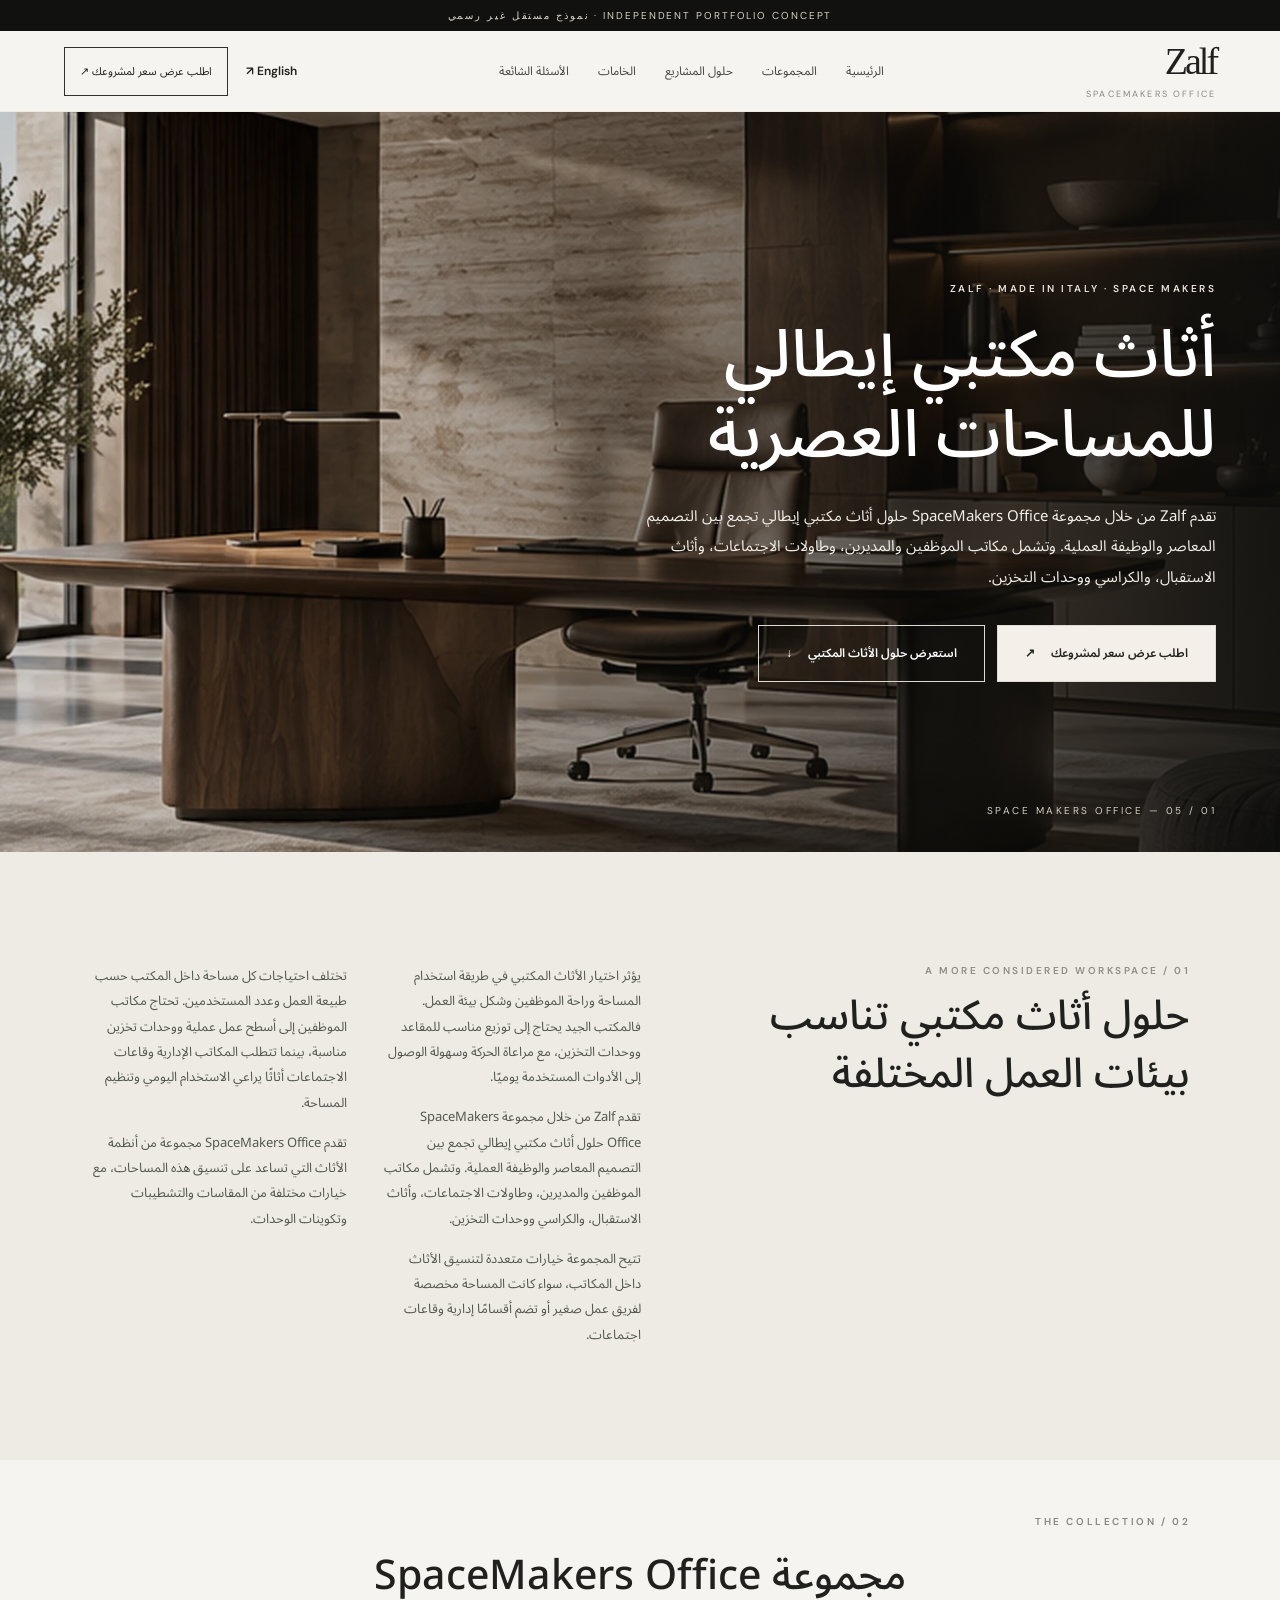
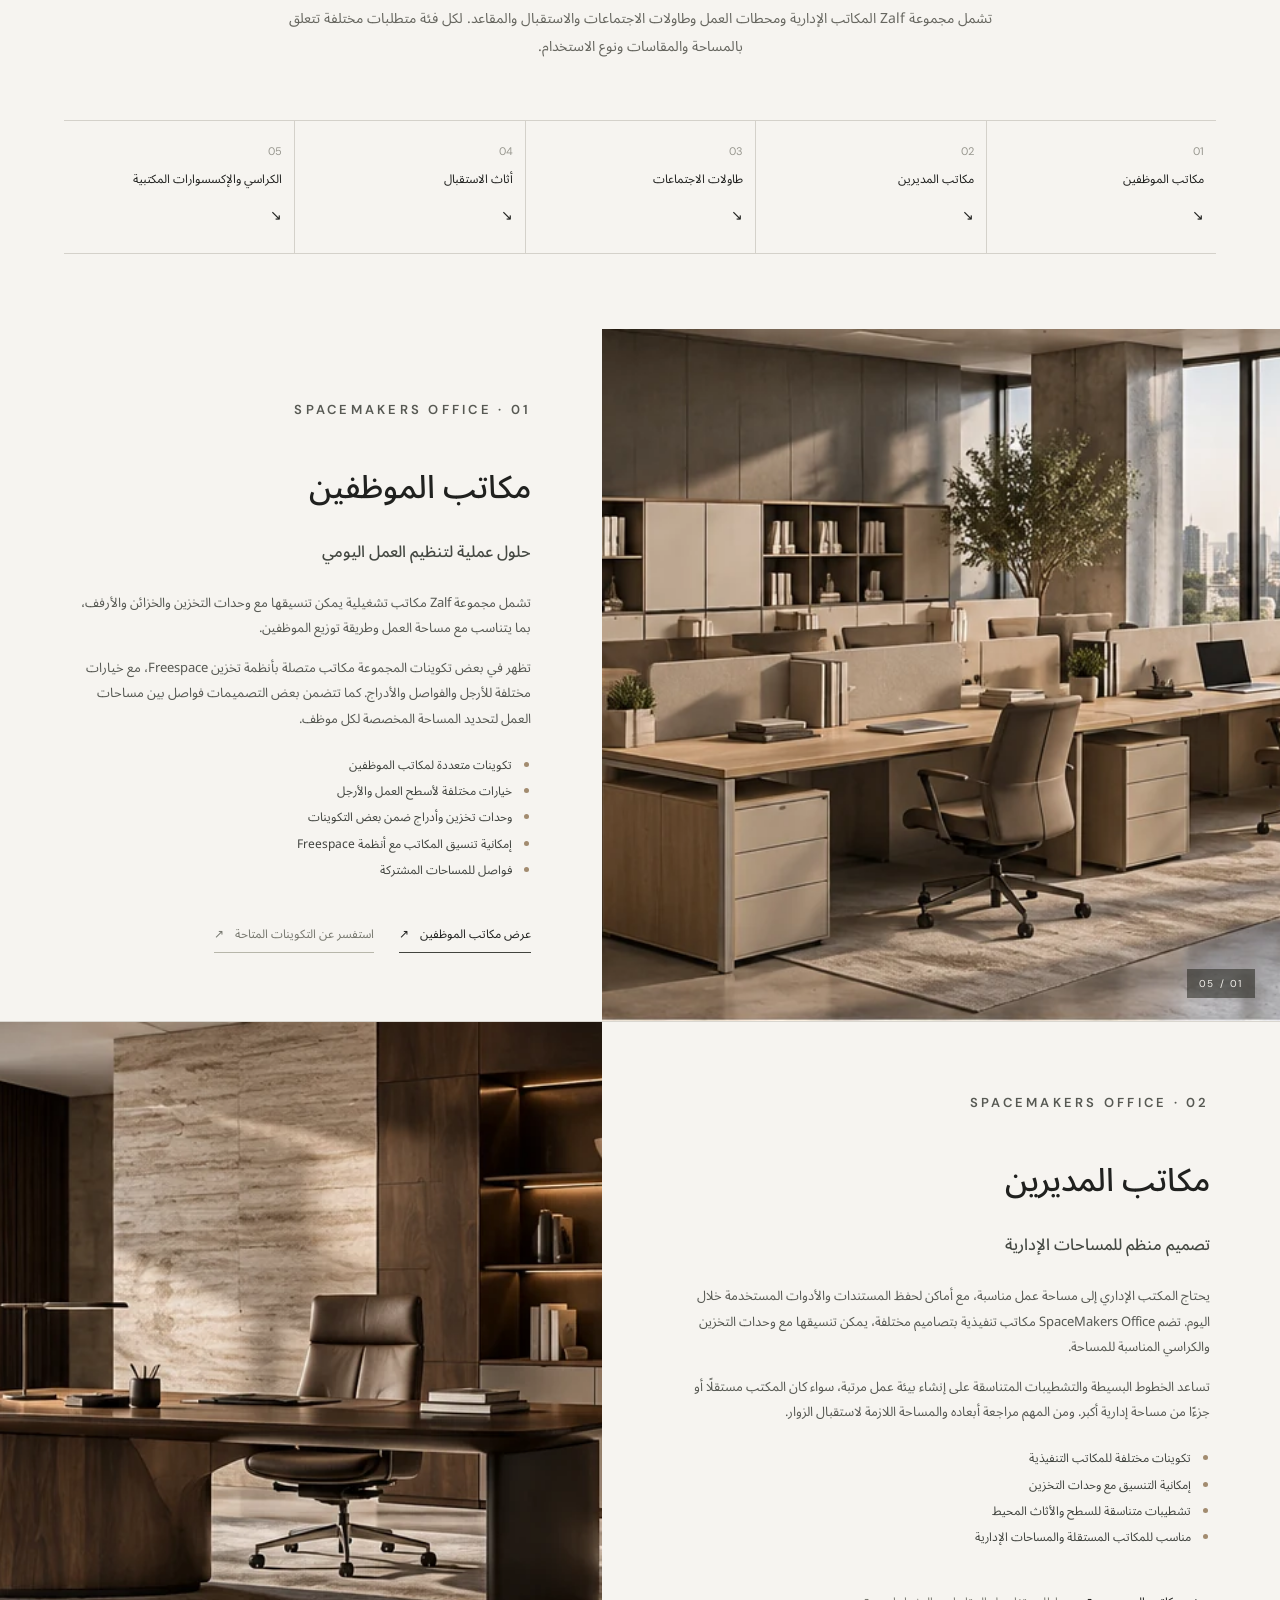
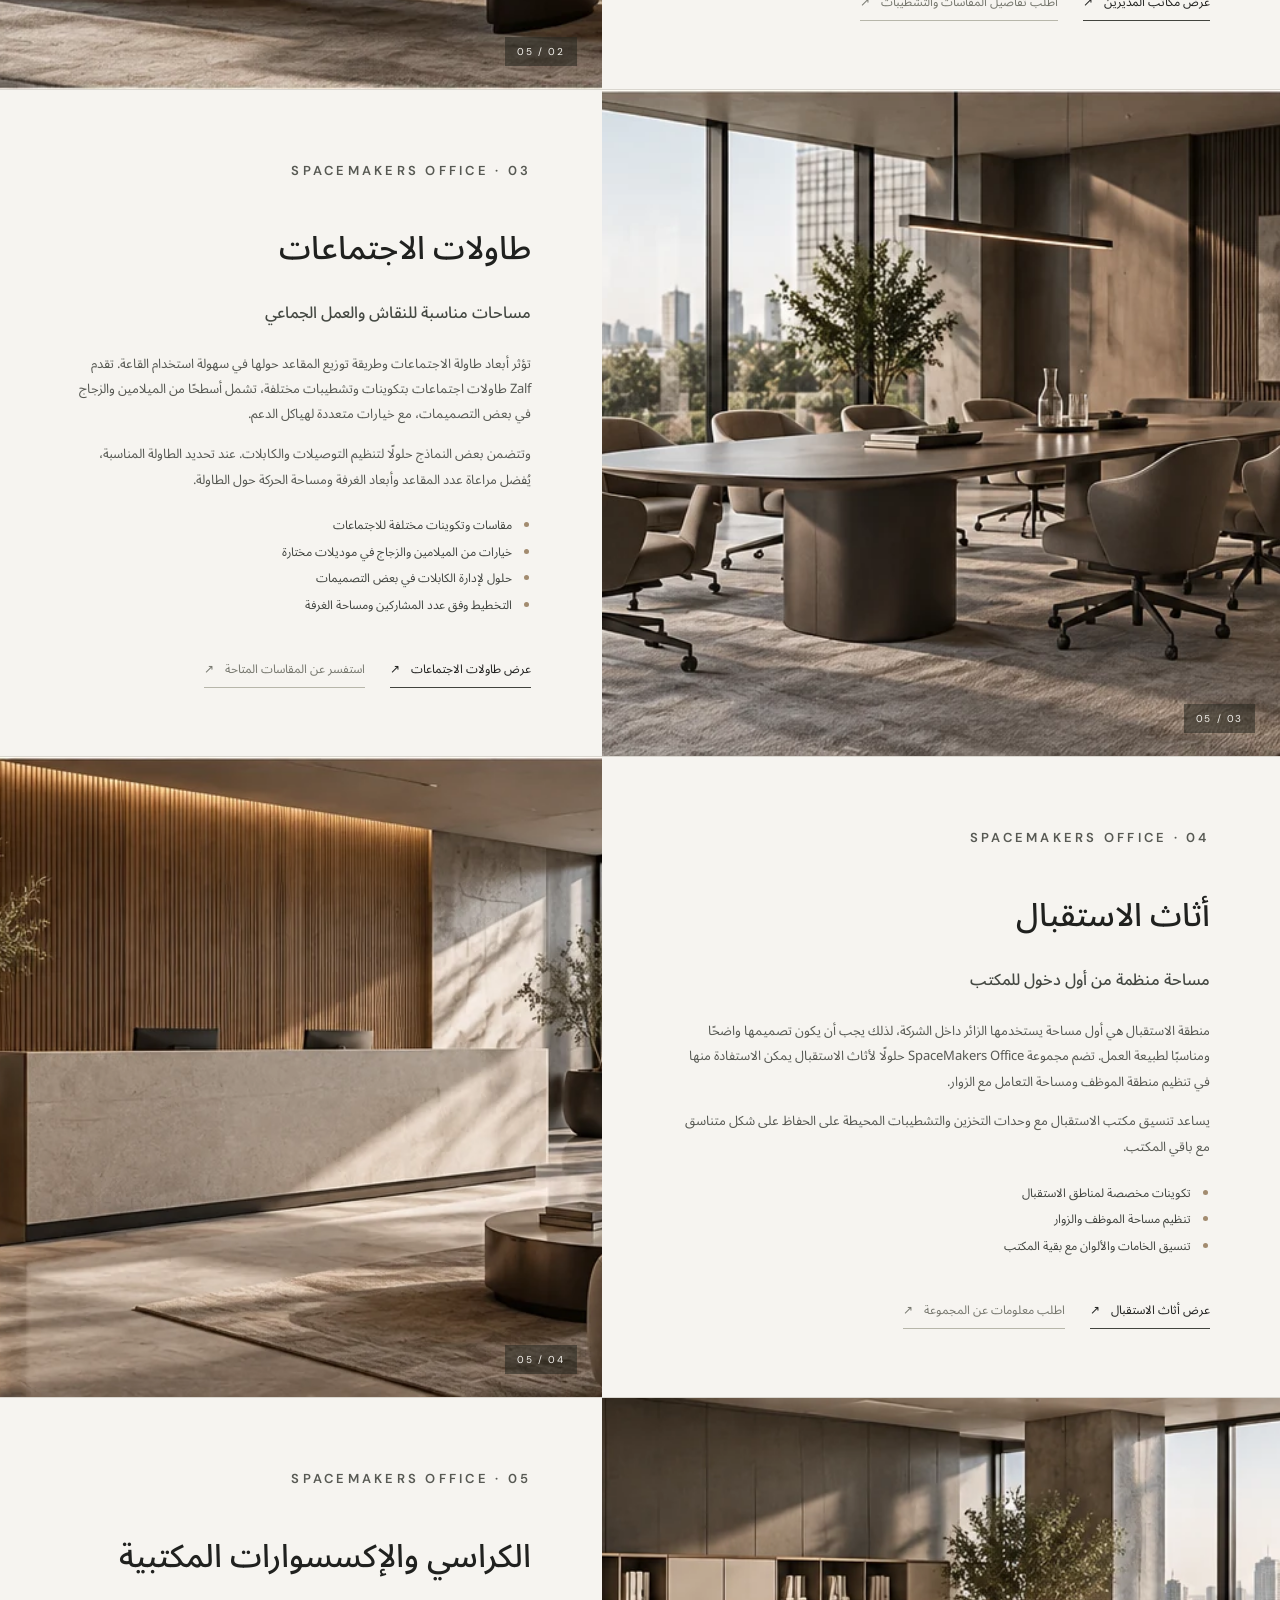
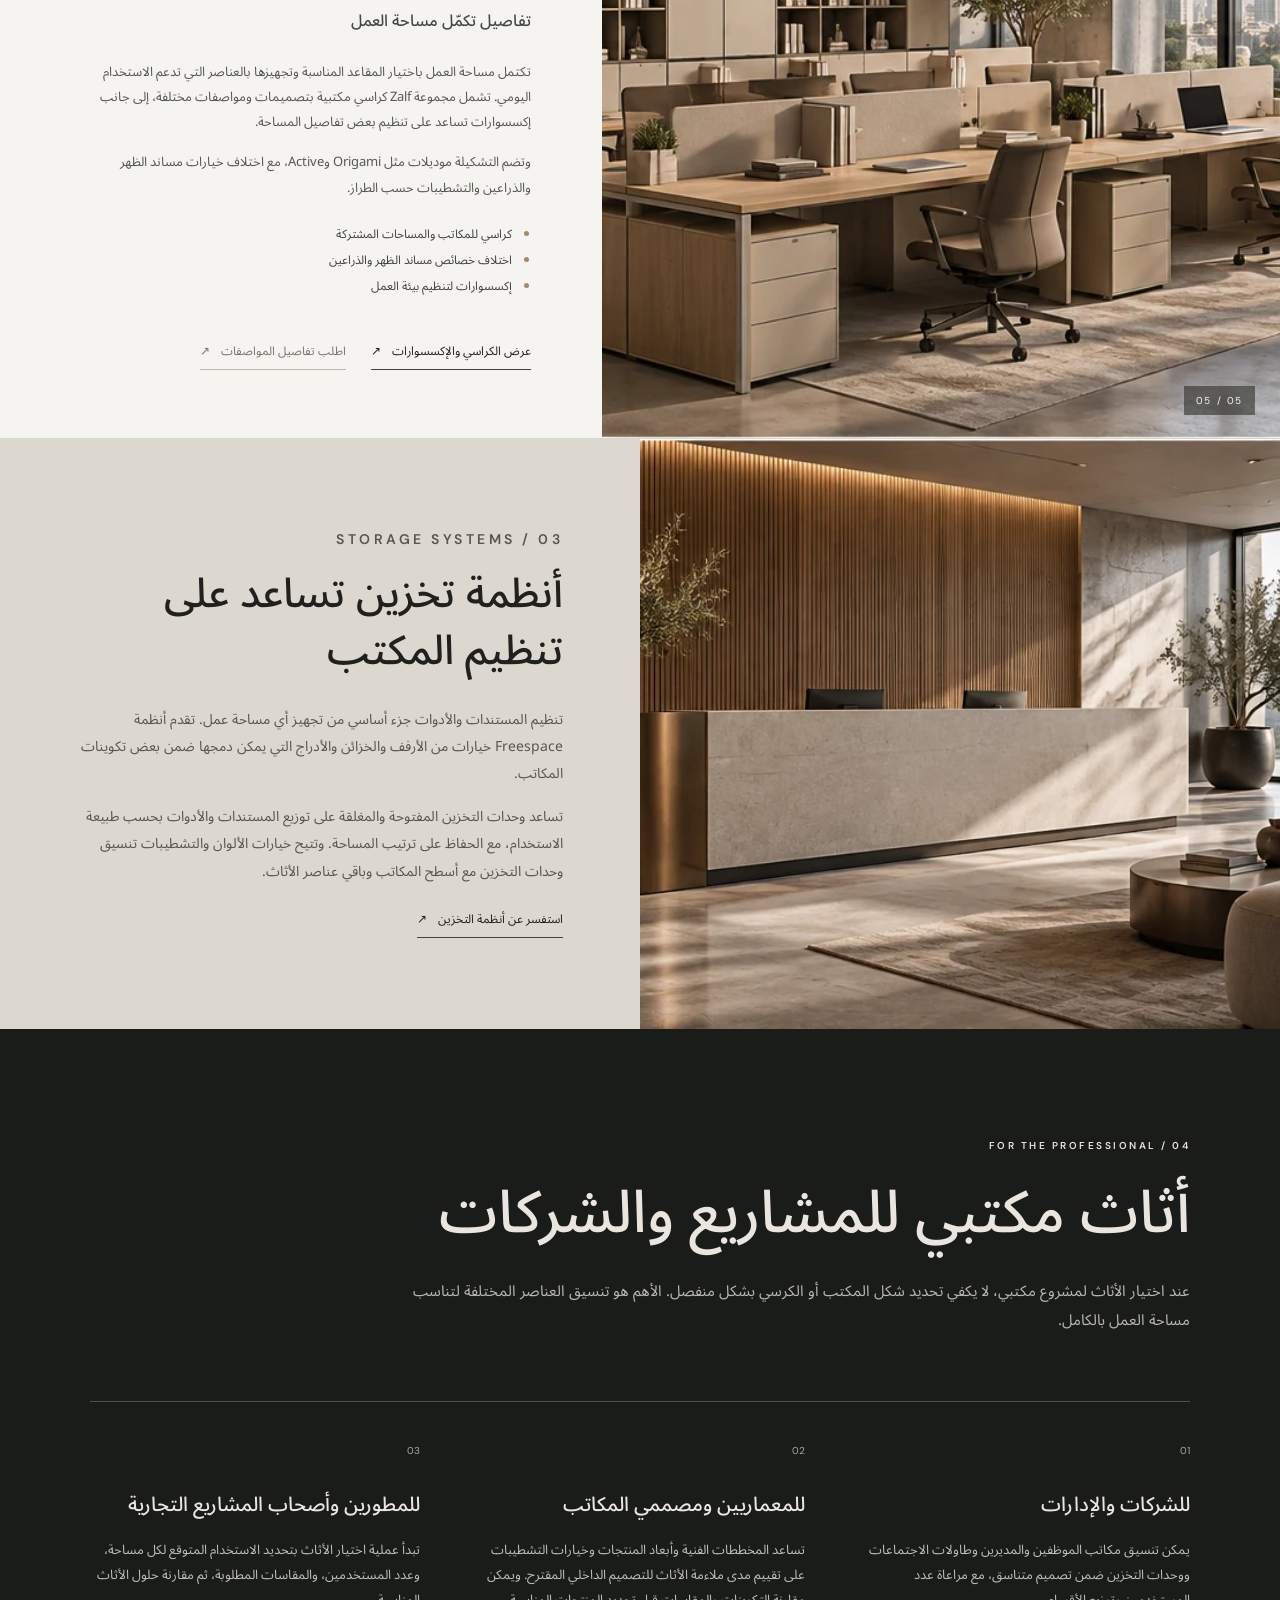
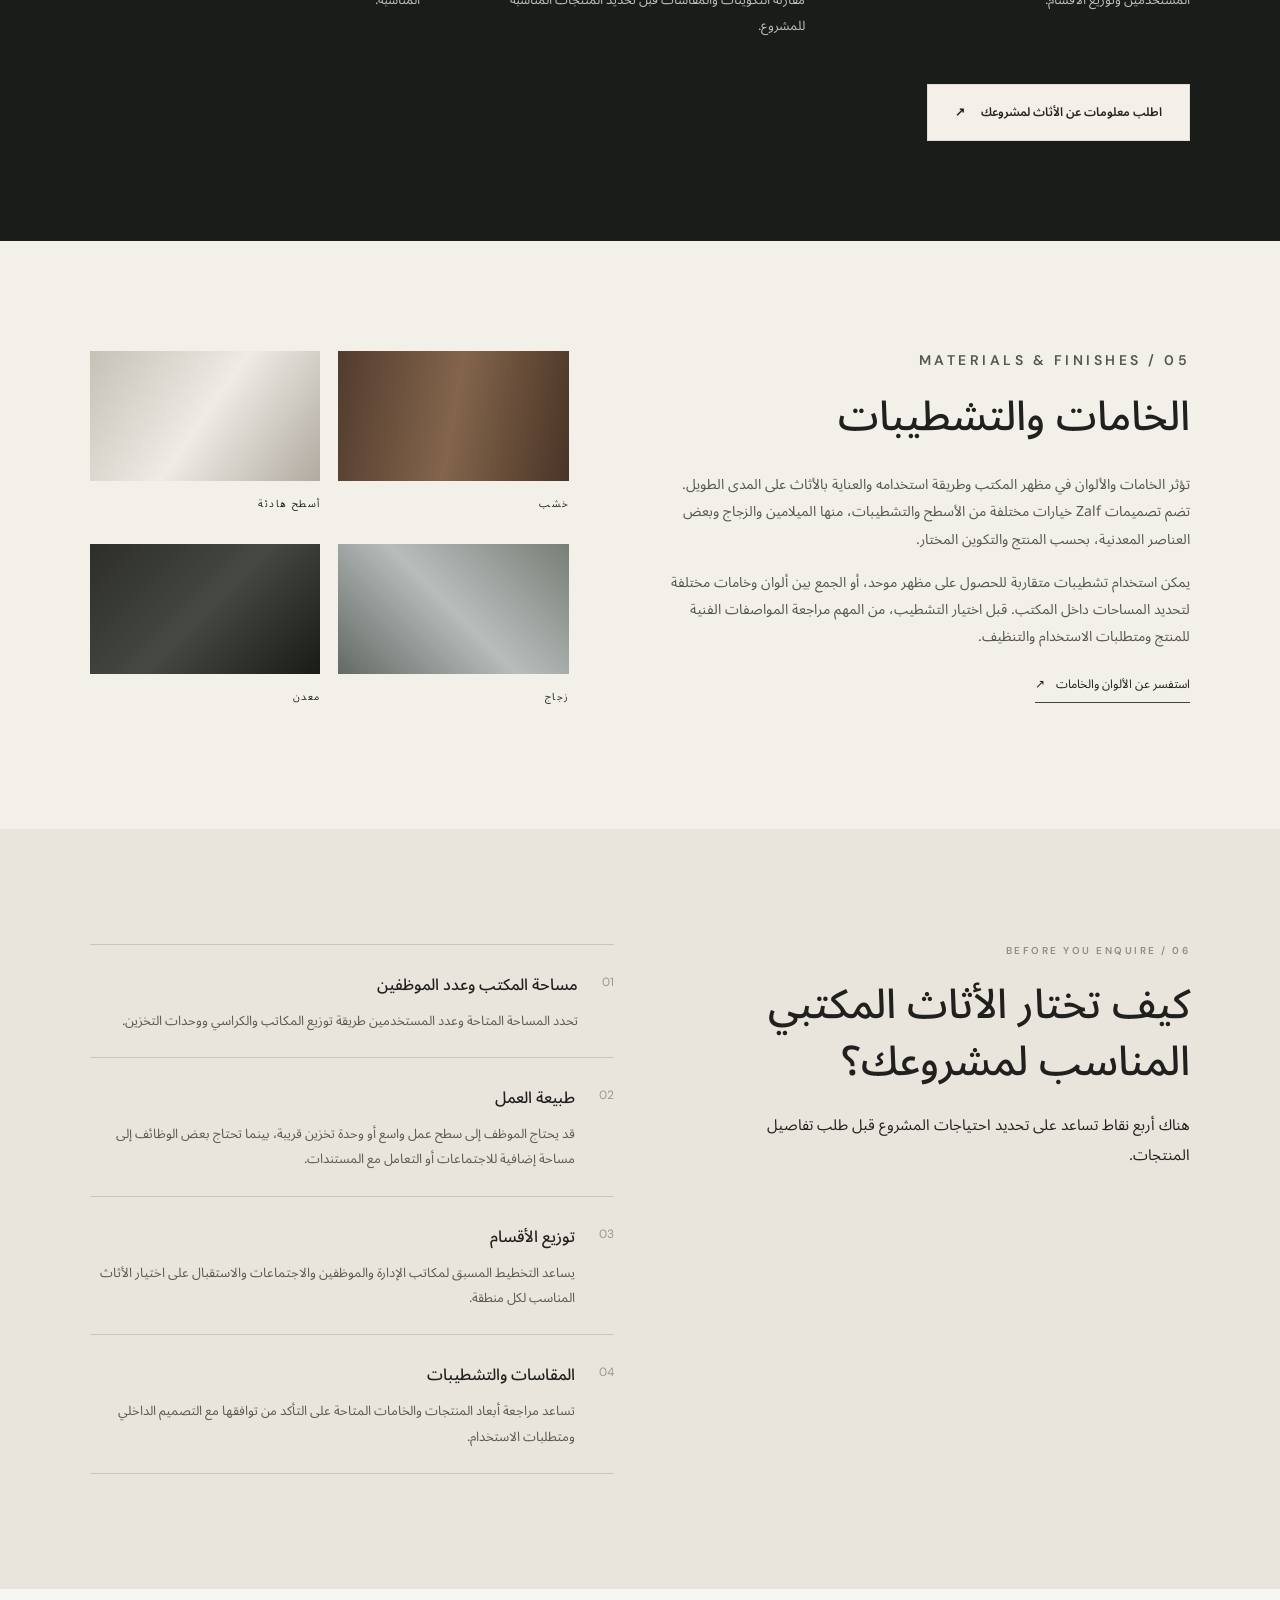
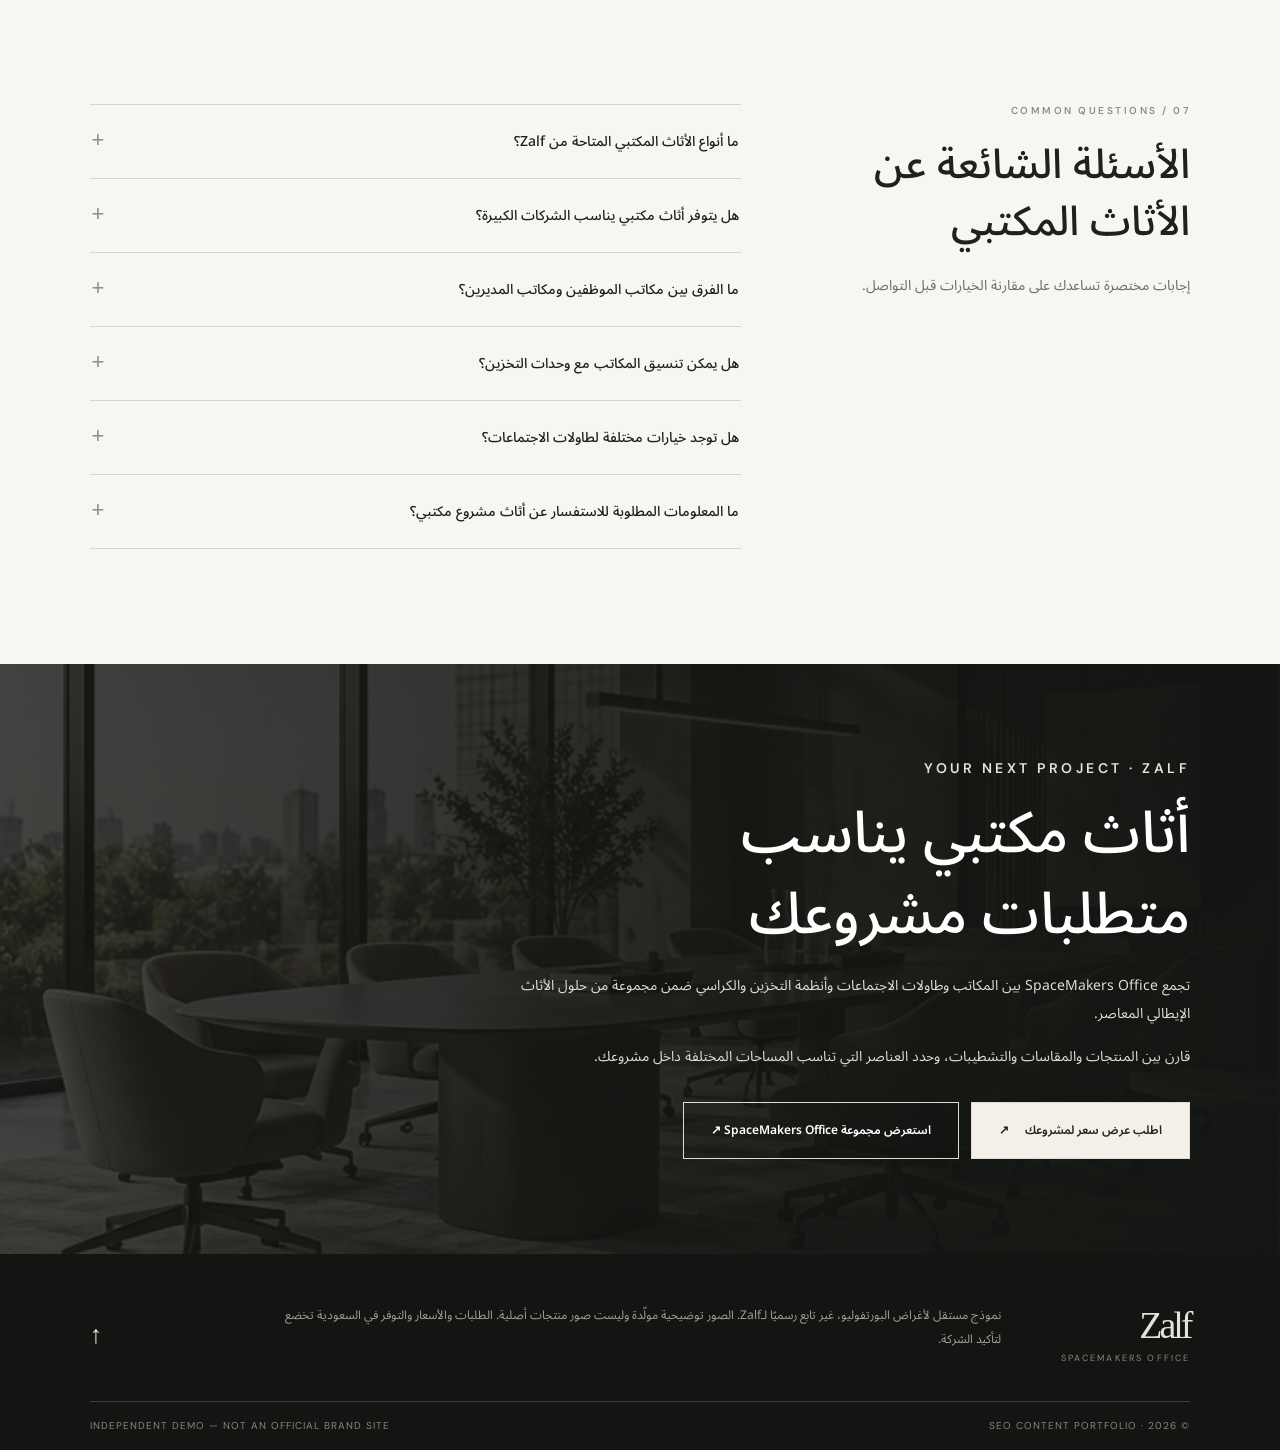
==== index.html @ aa11f7f2 "Add files via upload" ====
<!doctype html>
<html lang="ar" dir="rtl"><head><meta charset="utf-8"><meta name="viewport" content="width=device-width,initial-scale=1"/>
<title>أثاث مكتبي إيطالي بتصاميم عصرية | Zalf</title><meta name="description" content="أثاث مكتبي إيطالي من Zalf للمكاتب والشركات، يشمل مكاتب المديرين والموظفين وطاولات الاجتماعات وحلول الاستقبال. اطلب تفاصيل الأثاث لمشروعك."/><meta name="robots" content="noindex,follow"/>
<meta property="og:title" content="أثاث مكتبي إيطالي بتصاميم عصرية | Zalf"/><meta property="og:description" content="أثاث مكتبي إيطالي من Zalf للمكاتب والشركات، يشمل مكاتب المديرين والموظفين وطاولات الاجتماعات وحلول الاستقبال. اطلب تفاصيل الأثاث لمشروعك."/>
<link rel="alternate" hreflang="ar" href="index.html"/><link rel="alternate" hreflang="en" href="en/index.html"/>
<link rel="stylesheet" href="assets/site.css"/><link rel="preload" as="image" href="assets/hero.webp"/>
<meta name="theme-color" content="#141614"></head><body>
<div class="demo-note">INDEPENDENT PORTFOLIO CONCEPT · نموذج مستقل غير رسمي</div>
<header class="topnav" id="top"><a href="#top" class="wordmark" aria-label="Zalf portfolio demo">Zalf<span>SPACEMAKERS OFFICE</span></a><nav id="navlinks" aria-label="القائمة الرئيسية"><a href="#top">الرئيسية</a><a href="#collections">المجموعات</a><a href="#professionals">حلول المشاريع</a><a href="#materials">الخامات</a><a href="#faq">الأسئلة الشائعة</a></nav><div class="tools"><a href="en/" class="lang-toggle" aria-label="Switch to English">English <span>↗</span></a><a class="nav-quote" href="https://www.zalf.com/en/contacts" target="_blank" rel="noopener noreferrer">اطلب عرض سعر لمشروعك ↗</a><button type="button" class="menu-toggle" aria-label="فتح القائمة" aria-controls="navlinks" aria-expanded="false"><span></span><span></span></button></div></header>
<main><section class="hero"><div class="hero-photo"></div><div class="hero-gradient"></div><div class="hero-inner"><p class="eyebrow cream">ZALF · MADE IN ITALY · SPACE MAKERS</p><h1>أثاث مكتبي إيطالي للمساحات العصرية</h1><p class="hero-sub">تقدم Zalf من خلال مجموعة SpaceMakers Office حلول أثاث مكتبي إيطالي تجمع بين التصميم المعاصر والوظيفة العملية. وتشمل مكاتب الموظفين والمديرين، وطاولات الاجتماعات، وأثاث الاستقبال، والكراسي ووحدات التخزين.</p><div class="hero-cta"><a class="button light" href="https://www.zalf.com/en/contacts" target="_blank" rel="noopener noreferrer">اطلب عرض سعر لمشروعك <span aria-hidden="true">↗</span></a><a href="#collections" class="button ghost">استعرض حلول الأثاث المكتبي <span aria-hidden="true">↓</span></a></div></div><span class="hero-foot">01 / 05 — SPACE MAKERS OFFICE</span></section>
<section class="statement" id="solutions"><div class="statement-head"><p class="eyebrow">01 / A MORE CONSIDERED WORKSPACE</p><h2>حلول أثاث مكتبي تناسب بيئات العمل المختلفة</h2></div><div class="statement-body"><p>يؤثر اختيار الأثاث المكتبي في طريقة استخدام المساحة وراحة الموظفين وشكل بيئة العمل. فالمكتب الجيد يحتاج إلى توزيع مناسب للمقاعد ووحدات التخزين، مع مراعاة الحركة وسهولة الوصول إلى الأدوات المستخدمة يوميًا.</p><p>تقدم Zalf من خلال مجموعة SpaceMakers Office حلول أثاث مكتبي إيطالي تجمع بين التصميم المعاصر والوظيفة العملية. وتشمل مكاتب الموظفين والمديرين، وطاولات الاجتماعات، وأثاث الاستقبال، والكراسي ووحدات التخزين.</p><p>تتيح المجموعة خيارات متعددة لتنسيق الأثاث داخل المكاتب، سواء كانت المساحة مخصصة لفريق عمل صغير أو تضم أقسامًا إدارية وقاعات اجتماعات.</p><p>تختلف احتياجات كل مساحة داخل المكتب حسب طبيعة العمل وعدد المستخدمين. تحتاج مكاتب الموظفين إلى أسطح عمل عملية ووحدات تخزين مناسبة، بينما تتطلب المكاتب الإدارية وقاعات الاجتماعات أثاثًا يراعي الاستخدام اليومي وتنظيم المساحة.</p><p>تقدم SpaceMakers Office مجموعة من أنظمة الأثاث التي تساعد على تنسيق هذه المساحات، مع خيارات مختلفة من المقاسات والتشطيبات وتكوينات الوحدات.</p></div></section>
<section class="collections" id="collections"><div class="section-label">02 / THE COLLECTION</div><div class="section-heading"><h2>مجموعة SpaceMakers Office</h2><p>تشمل مجموعة Zalf المكاتب الإدارية ومحطات العمل وطاولات الاجتماعات والاستقبال والمقاعد. لكل فئة متطلبات مختلفة تتعلق بالمساحة والمقاسات ونوع الاستخدام.</p></div><div class="category-line"><a href="#item-1"><span class="cat-number">01</span><span>مكاتب الموظفين</span><span aria-hidden="true">↘</span></a><a href="#item-2"><span class="cat-number">02</span><span>مكاتب المديرين</span><span aria-hidden="true">↘</span></a><a href="#item-3"><span class="cat-number">03</span><span>طاولات الاجتماعات</span><span aria-hidden="true">↘</span></a><a href="#item-4"><span class="cat-number">04</span><span>أثاث الاستقبال</span><span aria-hidden="true">↘</span></a><a href="#item-5"><span class="cat-number">05</span><span>الكراسي والإكسسوارات المكتبية</span><span aria-hidden="true">↘</span></a></div><div class="products"><article class="product" id="item-1">
            <div class="product-photo"><img loading="eager" decoding="async" src="assets/workstations.webp" alt="تصوير توضيحي لمكاتب مكاتب الموظفين"/><span class="image-tag">01 / 05</span></div>
            <div class="product-copy"><p class="eyebrow">SPACEMAKERS OFFICE · 01</p><h3>مكاتب الموظفين</h3><h4>حلول عملية لتنظيم العمل اليومي</h4><p>تشمل مجموعة Zalf مكاتب تشغيلية يمكن تنسيقها مع وحدات التخزين والخزائن والأرفف، بما يتناسب مع مساحة العمل وطريقة توزيع الموظفين.</p><p>تظهر في بعض تكوينات المجموعة مكاتب متصلة بأنظمة تخزين Freespace، مع خيارات مختلفة للأرجل والفواصل والأدراج. كما تتضمن بعض التصميمات فواصل بين مساحات العمل لتحديد المساحة المخصصة لكل موظف.</p>
            <ul class="feature-list"><li>تكوينات متعددة لمكاتب الموظفين</li><li>خيارات مختلفة لأسطح العمل والأرجل</li><li>وحدات تخزين وأدراج ضمن بعض التكوينات</li><li>إمكانية تنسيق المكاتب مع أنظمة Freespace</li><li>فواصل للمساحات المشتركة</li></ul><div class="action-row"><a class="text-link" href="https://www.zalf.com/en/products/office-solution/operative-desk" target="_blank" rel="noopener noreferrer">عرض مكاتب الموظفين <span aria-hidden="true">↗</span></a><a class="text-link lighter" href="https://www.zalf.com/en/contacts" target="_blank" rel="noopener noreferrer">استفسر عن التكوينات المتاحة <span aria-hidden="true">↗</span></a></div></div>
            </article><article class="product" id="item-2">
            <div class="product-photo"><img loading="eager" decoding="async" src="assets/executive.webp" alt="تصوير توضيحي لمكاتب مكاتب المديرين"/><span class="image-tag">02 / 05</span></div>
            <div class="product-copy"><p class="eyebrow">SPACEMAKERS OFFICE · 02</p><h3>مكاتب المديرين</h3><h4>تصميم منظم للمساحات الإدارية</h4><p>يحتاج المكتب الإداري إلى مساحة عمل مناسبة، مع أماكن لحفظ المستندات والأدوات المستخدمة خلال اليوم. تضم SpaceMakers Office مكاتب تنفيذية بتصاميم مختلفة، يمكن تنسيقها مع وحدات التخزين والكراسي المناسبة للمساحة.</p><p>تساعد الخطوط البسيطة والتشطيبات المتناسقة على إنشاء بيئة عمل مرتبة، سواء كان المكتب مستقلًا أو جزءًا من مساحة إدارية أكبر. ومن المهم مراجعة أبعاده والمساحة اللازمة لاستقبال الزوار.</p>
            <ul class="feature-list"><li>تكوينات مختلفة للمكاتب التنفيذية</li><li>إمكانية التنسيق مع وحدات التخزين</li><li>تشطيبات متناسقة للسطح والأثاث المحيط</li><li>مناسب للمكاتب المستقلة والمساحات الإدارية</li></ul><div class="action-row"><a class="text-link" href="https://www.zalf.com/en/products/executive-table" target="_blank" rel="noopener noreferrer">عرض مكاتب المديرين <span aria-hidden="true">↗</span></a><a class="text-link lighter" href="https://www.zalf.com/en/contacts" target="_blank" rel="noopener noreferrer">اطلب تفاصيل المقاسات والتشطيبات <span aria-hidden="true">↗</span></a></div></div>
            </article><article class="product" id="item-3">
            <div class="product-photo"><img loading="eager" decoding="async" src="assets/meeting.webp" alt="تصوير توضيحي لمكاتب طاولات الاجتماعات"/><span class="image-tag">03 / 05</span></div>
            <div class="product-copy"><p class="eyebrow">SPACEMAKERS OFFICE · 03</p><h3>طاولات الاجتماعات</h3><h4>مساحات مناسبة للنقاش والعمل الجماعي</h4><p>تؤثر أبعاد طاولة الاجتماعات وطريقة توزيع المقاعد حولها في سهولة استخدام القاعة. تقدم Zalf طاولات اجتماعات بتكوينات وتشطيبات مختلفة، تشمل أسطحًا من الميلامين والزجاج في بعض التصميمات، مع خيارات متعددة لهياكل الدعم.</p><p>وتتضمن بعض النماذج حلولًا لتنظيم التوصيلات والكابلات. عند تحديد الطاولة المناسبة، يُفضل مراعاة عدد المقاعد وأبعاد الغرفة ومساحة الحركة حول الطاولة.</p>
            <ul class="feature-list"><li>مقاسات وتكوينات مختلفة للاجتماعات</li><li>خيارات من الميلامين والزجاج في موديلات مختارة</li><li>حلول لإدارة الكابلات في بعض التصميمات</li><li>التخطيط وفق عدد المشاركين ومساحة الغرفة</li></ul><div class="action-row"><a class="text-link" href="https://www.zalf.com/en/products/meeting-desk" target="_blank" rel="noopener noreferrer">عرض طاولات الاجتماعات <span aria-hidden="true">↗</span></a><a class="text-link lighter" href="https://www.zalf.com/en/contacts" target="_blank" rel="noopener noreferrer">استفسر عن المقاسات المتاحة <span aria-hidden="true">↗</span></a></div></div>
            </article><article class="product" id="item-4">
            <div class="product-photo"><img loading="eager" decoding="async" src="assets/reception.webp" alt="تصوير توضيحي لمكاتب أثاث الاستقبال"/><span class="image-tag">04 / 05</span></div>
            <div class="product-copy"><p class="eyebrow">SPACEMAKERS OFFICE · 04</p><h3>أثاث الاستقبال</h3><h4>مساحة منظمة من أول دخول للمكتب</h4><p>منطقة الاستقبال هي أول مساحة يستخدمها الزائر داخل الشركة، لذلك يجب أن يكون تصميمها واضحًا ومناسبًا لطبيعة العمل. تضم مجموعة SpaceMakers Office حلولًا لأثاث الاستقبال يمكن الاستفادة منها في تنظيم منطقة الموظف ومساحة التعامل مع الزوار.</p><p>يساعد تنسيق مكتب الاستقبال مع وحدات التخزين والتشطيبات المحيطة على الحفاظ على شكل متناسق مع باقي المكتب.</p>
            <ul class="feature-list"><li>تكوينات مخصصة لمناطق الاستقبال</li><li>تنظيم مساحة الموظف والزوار</li><li>تنسيق الخامات والألوان مع بقية المكتب</li></ul><div class="action-row"><a class="text-link" href="https://www.zalf.com/en/products/reception-office" target="_blank" rel="noopener noreferrer">عرض أثاث الاستقبال <span aria-hidden="true">↗</span></a><a class="text-link lighter" href="https://www.zalf.com/en/contacts" target="_blank" rel="noopener noreferrer">اطلب معلومات عن المجموعة <span aria-hidden="true">↗</span></a></div></div>
            </article><article class="product" id="item-5">
            <div class="product-photo"><img loading="eager" decoding="async" src="assets/workstations.webp" alt="تصوير توضيحي لمكاتب الكراسي والإكسسوارات المكتبية"/><span class="image-tag">05 / 05</span></div>
            <div class="product-copy"><p class="eyebrow">SPACEMAKERS OFFICE · 05</p><h3>الكراسي والإكسسوارات المكتبية</h3><h4>تفاصيل تكمّل مساحة العمل</h4><p>تكتمل مساحة العمل باختيار المقاعد المناسبة وتجهيزها بالعناصر التي تدعم الاستخدام اليومي. تشمل مجموعة Zalf كراسي مكتبية بتصميمات ومواصفات مختلفة، إلى جانب إكسسوارات تساعد على تنظيم بعض تفاصيل المساحة.</p><p>وتضم التشكيلة موديلات مثل Origami وActive، مع اختلاف خيارات مساند الظهر والذراعين والتشطيبات حسب الطراز.</p>
            <ul class="feature-list"><li>كراسي للمكاتب والمساحات المشتركة</li><li>اختلاف خصائص مساند الظهر والذراعين</li><li>إكسسوارات لتنظيم بيئة العمل</li></ul><div class="action-row"><a class="text-link" href="https://www.zalf.com/en/types/office-solution" target="_blank" rel="noopener noreferrer">عرض الكراسي والإكسسوارات <span aria-hidden="true">↗</span></a><a class="text-link lighter" href="https://www.zalf.com/en/contacts" target="_blank" rel="noopener noreferrer">اطلب تفاصيل المواصفات <span aria-hidden="true">↗</span></a></div></div>
            </article></div></section>
<section class="storage"><div class="storage-image"><img loading="eager" src="assets/reception.webp" alt="وحدات تخزين مكتبية بتصميم عصري - صورة توضيحية"/></div><div class="storage-copy"><p class="eyebrow">03 / STORAGE SYSTEMS</p><h2>أنظمة تخزين تساعد على تنظيم المكتب</h2><p>تنظيم المستندات والأدوات جزء أساسي من تجهيز أي مساحة عمل. تقدم أنظمة Freespace خيارات من الأرفف والخزائن والأدراج التي يمكن دمجها ضمن بعض تكوينات المكاتب.</p><p>تساعد وحدات التخزين المفتوحة والمغلقة على توزيع المستندات والأدوات بحسب طبيعة الاستخدام، مع الحفاظ على ترتيب المساحة. وتتيح خيارات الألوان والتشطيبات تنسيق وحدات التخزين مع أسطح المكاتب وباقي عناصر الأثاث.</p><a class="text-link" href="https://www.zalf.com/en/contacts" target="_blank" rel="noopener noreferrer">استفسر عن أنظمة التخزين <span aria-hidden="true">↗</span></a></div></section>
<section class="professionals" id="professionals"><div class="professionals-top"><p class="eyebrow cream">04 / FOR THE PROFESSIONAL</p><h2>أثاث مكتبي للمشاريع والشركات</h2><p>عند اختيار الأثاث لمشروع مكتبي، لا يكفي تحديد شكل المكتب أو الكرسي بشكل منفصل. الأهم هو تنسيق العناصر المختلفة لتناسب مساحة العمل بالكامل.</p></div><div class="pro-columns"><div class="pro-line"><span>01</span><h3>للشركات والإدارات</h3><p>يمكن تنسيق مكاتب الموظفين والمديرين وطاولات الاجتماعات ووحدات التخزين ضمن تصميم متناسق، مع مراعاة عدد المستخدمين وتوزيع الأقسام.</p></div><div class="pro-line"><span>02</span><h3>للمعماريين ومصممي المكاتب</h3><p>تساعد المخططات الفنية وأبعاد المنتجات وخيارات التشطيبات على تقييم مدى ملاءمة الأثاث للتصميم الداخلي المقترح. ويمكن مقارنة التكوينات والمقاسات قبل تحديد المنتجات المناسبة للمشروع.</p></div><div class="pro-line"><span>03</span><h3>للمطورين وأصحاب المشاريع التجارية</h3><p>تبدأ عملية اختيار الأثاث بتحديد الاستخدام المتوقع لكل مساحة، وعدد المستخدمين، والمقاسات المطلوبة، ثم مقارنة حلول الأثاث المناسبة.</p></div></div><div class="pro-action"><a class="button light" href="https://www.zalf.com/en/contacts" target="_blank" rel="noopener noreferrer">اطلب معلومات عن الأثاث لمشروعك <span aria-hidden="true">↗</span></a></div></section>
<section class="materials" id="materials"><div class="material-copy"><p class="eyebrow">05 / MATERIALS & FINISHES</p><h2>الخامات والتشطيبات</h2><p>تؤثر الخامات والألوان في مظهر المكتب وطريقة استخدامه والعناية بالأثاث على المدى الطويل. تضم تصميمات Zalf خيارات مختلفة من الأسطح والتشطيبات، منها الميلامين والزجاج وبعض العناصر المعدنية، بحسب المنتج والتكوين المختار.</p><p>يمكن استخدام تشطيبات متقاربة للحصول على مظهر موحد، أو الجمع بين ألوان وخامات مختلفة لتحديد المساحات داخل المكتب. قبل اختيار التشطيب، من المهم مراجعة المواصفات الفنية للمنتج ومتطلبات الاستخدام والتنظيف.</p><a class="text-link" href="https://www.zalf.com/en/contacts" target="_blank" rel="noopener noreferrer">استفسر عن الألوان والخامات <span aria-hidden="true">↗</span></a></div><div class="material-art"><div><span class="swatch walnut"></span><small>خشب</small></div><div><span class="swatch stone"></span><small>أسطح هادئة</small></div><div><span class="swatch glass"></span><small>زجاج</small></div><div><span class="swatch dark"></span><small>معدن</small></div></div></section>
<section class="planning" id="planning"><div class="planning-title"><p class="eyebrow">06 / BEFORE YOU ENQUIRE</p><h2>كيف تختار الأثاث المكتبي المناسب لمشروعك؟</h2><p>هناك أربع نقاط تساعد على تحديد احتياجات المشروع قبل طلب تفاصيل المنتجات.</p></div><div class="planning-list"><div class="guide-line"><span>01</span><div><h3>مساحة المكتب وعدد الموظفين</h3><p>تحدد المساحة المتاحة وعدد المستخدمين طريقة توزيع المكاتب والكراسي ووحدات التخزين.</p></div></div><div class="guide-line"><span>02</span><div><h3>طبيعة العمل</h3><p>قد يحتاج الموظف إلى سطح عمل واسع أو وحدة تخزين قريبة، بينما تحتاج بعض الوظائف إلى مساحة إضافية للاجتماعات أو التعامل مع المستندات.</p></div></div><div class="guide-line"><span>03</span><div><h3>توزيع الأقسام</h3><p>يساعد التخطيط المسبق لمكاتب الإدارة والموظفين والاجتماعات والاستقبال على اختيار الأثاث المناسب لكل منطقة.</p></div></div><div class="guide-line"><span>04</span><div><h3>المقاسات والتشطيبات</h3><p>تساعد مراجعة أبعاد المنتجات والخامات المتاحة على التأكد من توافقها مع التصميم الداخلي ومتطلبات الاستخدام.</p></div></div></div></section>
<section class="faq" id="faq"><div class="faq-left"><p class="eyebrow">07 / COMMON QUESTIONS</p><h2>الأسئلة الشائعة عن الأثاث المكتبي</h2><p>إجابات مختصرة تساعدك على مقارنة الخيارات قبل التواصل.</p></div><div class="faq-right"><details><summary>ما أنواع الأثاث المكتبي المتاحة من Zalf؟<span class="plus" aria-hidden="true">+</span></summary><p>تشمل مجموعة SpaceMakers Office مكاتب الموظفين والمديرين، وطاولات الاجتماعات، وأثاث الاستقبال، والكراسي والإكسسوارات.</p></details><details><summary>هل يتوفر أثاث مكتبي يناسب الشركات الكبيرة؟<span class="plus" aria-hidden="true">+</span></summary><p>تضم المجموعة تكوينات متنوعة يمكن دراستها وفق مساحة المشروع وعدد المستخدمين. ويعتمد الاختيار على المقاسات والتوزيع المطلوب لكل منطقة.</p></details><details><summary>ما الفرق بين مكاتب الموظفين ومكاتب المديرين؟<span class="plus" aria-hidden="true">+</span></summary><p>تُصمم مكاتب الموظفين عادةً لتناسب العمل اليومي وتوزيع عدة محطات عمل، بينما تختلف مكاتب المديرين في التكوين والأبعاد ووحدات التخزين وطريقة استقبال الزوار.</p></details><details><summary>هل يمكن تنسيق المكاتب مع وحدات التخزين؟<span class="plus" aria-hidden="true">+</span></summary><p>نعم، تظهر في بعض تصميمات Zalf مكاتب مدمجة مع أنظمة التخزين مثل Freespace، مع اختلاف التكوينات المتاحة بحسب المنتج.</p></details><details><summary>هل توجد خيارات مختلفة لطاولات الاجتماعات؟<span class="plus" aria-hidden="true">+</span></summary><p>تقدم Zalf طاولات اجتماعات بتصاميم وتشطيبات مختلفة. وتُحدد ملاءمة الطاولة بحسب أبعاد الغرفة وعدد المقاعد المطلوبة.</p></details><details><summary>ما المعلومات المطلوبة للاستفسار عن أثاث مشروع مكتبي؟<span class="plus" aria-hidden="true">+</span></summary><p>من المفيد تحديد نوع المشروع ومساحة المكتب وعدد المستخدمين والمنتجات المطلوبة، إلى جانب أي مخططات أو متطلبات خاصة بالتشطيبات.</p></details></div></section>
<section class="last-call"><div class="last-shade"></div><div class="last-inner"><p class="eyebrow cream">YOUR NEXT PROJECT · ZALF</p><h2>أثاث مكتبي يناسب متطلبات مشروعك</h2><p>تجمع SpaceMakers Office بين المكاتب وطاولات الاجتماعات وأنظمة التخزين والكراسي ضمن مجموعة من حلول الأثاث الإيطالي المعاصر.</p><p>قارن بين المنتجات والمقاسات والتشطيبات، وحدد العناصر التي تناسب المساحات المختلفة داخل مشروعك.</p><div class="hero-cta"><a class="button light" href="https://www.zalf.com/en/contacts" target="_blank" rel="noopener noreferrer">اطلب عرض سعر لمشروعك <span aria-hidden="true">↗</span></a><a class="button ghost" href="https://www.zalf.com/en/types/office-solution" target="_blank" rel="noopener noreferrer">استعرض مجموعة SpaceMakers Office ↗</a></div></div></section></main>
<footer><div class="footer-row"><a href="#top" class="wordmark">Zalf<span>SPACEMAKERS OFFICE</span></a><p>نموذج مستقل لأغراض البورتفوليو، غير تابع رسميًا لـZalf. الصور توضيحية مولّدة وليست صور منتجات أصلية. الطلبات والأسعار والتوفر في السعودية تخضع لتأكيد الشركة.</p><a href="#top" class="back-top" aria-label="العودة للأعلى">↑</a></div><div class="footer-bottom"><span>© 2026 · SEO CONTENT PORTFOLIO</span><span>INDEPENDENT DEMO — NOT AN OFFICIAL BRAND SITE</span></div></footer>
<script src="assets/site.js" defer></script></body></html>
---- assets/site.css ----
@import url('https://fonts.googleapis.com/css2?family=DM+Sans:wght@400;500;600;700&family=Manrope:wght@400;500;600;700&family=Noto+Sans+Arabic:wght@400;500;600;700&display=swap');
:root{--black:#171917;--cream:#e7e1d6;--line:#d4d1ca;--paper:#f6f4f0;--ink:#20211f;--soft:#666660}*{box-sizing:border-box}html{scroll-behavior:smooth}body{margin:0;background:var(--paper);color:var(--ink);font-family:'DM Sans',Arial,sans-serif}body[dir=rtl],html[lang=ar] body{font-family:'Noto Sans Arabic',Tahoma,sans-serif}a{color:inherit;text-decoration:none}button{font-family:inherit}img{display:block;width:100%;height:100%;object-fit:cover}p{line-height:1.95;margin:0 0 1.12em}h1,h2,h3,h4{margin:0}h1,h2{letter-spacing:-.032em}html[lang=ar] h1,html[lang=ar] h2{letter-spacing:0}.demo-note{background:#11120f;color:#d8d1c7;text-align:center;font:10px 'DM Sans',sans-serif;letter-spacing:.19em;padding:9px 12px}.topnav{height:81px;display:flex;justify-content:space-between;align-items:center;gap:32px;padding:0 5%;background:var(--paper);position:relative;z-index:20;border-bottom:1px solid #ece8e0}.wordmark{font:500 38px Georgia,serif;letter-spacing:-.08em;line-height:1}.wordmark span{display:block;font:9px 'DM Sans',sans-serif;letter-spacing:.24em;margin-top:8px;color:#88887d}.topnav nav{display:flex;align-items:center;gap:29px;margin-inline:auto}.topnav nav a{font-size:12px;white-space:nowrap;color:#474841;transition:.2s}.topnav nav a:hover{opacity:.55}.tools{display:flex;align-items:center;gap:18px}.lang-toggle{font:600 12px 'DM Sans',sans-serif;white-space:nowrap}.nav-quote{border:1px solid #30312c;padding:12px 15px;font-size:11px;white-space:nowrap}.menu-toggle{display:none;background:transparent;border:0;padding:8px;cursor:pointer}.menu-toggle span{display:block;width:23px;height:1px;background:#191b18;margin:6px}.hero{min-height:660px;height:min(740px,76vw);position:relative;background:#262721;color:#fff;display:flex;align-items:center;overflow:hidden}.hero-photo,.hero-gradient{position:absolute;inset:0}.hero-photo{background:url('hero.webp') center 48%/cover no-repeat;transform:scale(1.015)}.hero-gradient{background:linear-gradient(90deg,rgba(12,13,12,.85),rgba(13,14,11,.25) 72%)}html[lang=ar] .hero-gradient{background:linear-gradient(270deg,rgba(12,13,12,.88),rgba(13,14,11,.18) 78%)}.hero-inner{position:relative;z-index:1;width:min(90%,1250px);margin:auto;max-width:1250px}.hero-inner h1{font-weight:500;font-size:clamp(42px,5.1vw,76px);line-height:1.23;max-width:720px;margin:20px 0 25px}.hero-inner .hero-sub{max-width:570px;line-height:2.05;color:#f1eee8;font-size:15px}.eyebrow{font:600 10px 'DM Sans',sans-serif;letter-spacing:.25em;color:#8e8e85;text-transform:uppercase}.eyebrow.cream{color:#e9e3d9}.hero-cta{display:flex;gap:12px;flex-wrap:wrap;margin-top:32px}.button{font:600 12px 'DM Sans',sans-serif;display:inline-flex;align-items:center;justify-content:center;gap:16px;padding:15px 27px;border:1px solid #dedbd4;min-width:174px;transition:transform .2s,background .2s,color .2s}.button:hover{transform:translateY(-2px)}.button.light{background:#f4f0e9;color:#242521}.button.ghost{color:#fff;background:rgba(20,20,20,.08)}html[lang=ar] .button{font-family:'Noto Sans Arabic',sans-serif}.hero-foot{font:10px 'DM Sans',sans-serif;letter-spacing:.25em;color:#d6d0c5;position:absolute;bottom:35px;inset-inline-start:5%}.statement{display:grid;grid-template-columns:.9fr 1.1fr;padding:112px 7%;gap:9%;background:#eeebe5}.statement h2,.section-heading h2,.storage h2,.materials h2,.planning h2,.faq h2{font-size:clamp(29px,3.2vw,50px);line-height:1.4;font-weight:500}.statement-body{columns:2;column-gap:36px;font-size:13px;color:#555851}.statement-body p{break-inside:avoid}.section-label{font:600 10px 'DM Sans',sans-serif;letter-spacing:.26em;color:#858780;padding:55px 7% 0}.collections{background:var(--paper)}.section-heading{text-align:center;max-width:780px;margin:20px auto 60px;padding:0 20px}.section-heading p{font-size:14px;color:#66665f}.category-line{border-top:1px solid var(--line);border-bottom:1px solid var(--line);display:grid;grid-template-columns:repeat(5,1fr);margin:0 5% 75px}.category-line a{padding:23px 12px;display:flex;flex-direction:column;gap:9px;align-items:flex-start;border-inline-end:1px solid var(--line);font-size:12px;transition:background .2s}.category-line a:hover{background:#eae6de}.category-line a:last-child{border:0}.cat-number{font:11px 'DM Sans',sans-serif;color:#98978f}.category-line a span:last-child{font:18px Georgia,serif}.product{display:grid;grid-template-columns:53% 47%;min-height:570px;border-bottom:1px solid #d9d6cf}.product:nth-child(even) .product-photo{order:2}.product-photo{position:relative;min-height:520px;overflow:hidden;background:#b6aea1}.product-photo img{transition:transform .8s}.product-photo:hover img{transform:scale(1.035)}.image-tag{position:absolute;bottom:23px;inset-inline-start:25px;color:#f6f4ef;font:10px 'DM Sans',sans-serif;letter-spacing:.16em;background:#24241d8a;padding:8px 12px}.product-copy{padding:68px clamp(26px,5.5vw,100px);display:flex;flex-direction:column;justify-content:center}.product h3{font:500 clamp(32px,3.2vw,50px) Georgia,serif;margin:17px 0 0}.product h4{font-size:16px;font-weight:500;margin:13px 0 22px;color:#454943}.product p{font-size:13px;color:#575953;line-height:1.95}.feature-list{padding-inline-start:19px;font-size:12px;color:#41443f;line-height:2.2;margin:6px 0 24px}.feature-list li::marker{color:#a28b6f}.action-row{display:flex;flex-wrap:wrap;gap:12px 25px;padding-top:14px}.text-link{border-bottom:1px solid #42443e;padding-bottom:5px;font-size:12px;display:inline-flex;align-items:center;gap:11px;width:max-content;max-width:100%;transition:opacity .2s}.text-link:hover{opacity:.58}.text-link.lighter{color:#77786f;border-color:#b7b6aa}.storage{display:grid;grid-template-columns:1fr 1fr;background:#ddd8cf}.storage-image{height:590px}.storage-copy{padding:75px clamp(26px,6vw,100px);align-self:center}.storage-copy p,.material-copy p{font-size:14px;color:#555750}.storage-copy h2{margin:18px 0 25px}.professionals{background:#191c19;color:#eae6df;padding:110px 7% 100px}.professionals-top{max-width:930px}.professionals h2{font-weight:500;font-size:clamp(33px,4.6vw,63px);line-height:1.35;margin:22px 0 24px}.professionals-top p:not(.eyebrow){font-size:15px;color:#b8b8b0;max-width:790px}.pro-columns{display:grid;grid-template-columns:repeat(3,1fr);gap:5%;border-top:1px solid #50514a;margin-top:65px;padding-top:30px}.pro-line span{font:10px 'DM Sans',sans-serif;color:#aaa89b}.pro-line h3{font-size:20px;font-weight:500;margin:18px 0 12px}.pro-line p{font-size:13px;color:#bebeb6}.pro-action{margin-top:30px}.materials{display:grid;grid-template-columns:1fr .9fr;gap:8%;padding:110px 7%;background:#f3f0e9}.material-copy h2{margin:20px 0 25px}.material-art{display:grid;grid-template-columns:repeat(2,1fr);gap:18px;align-self:center}.material-art>div{min-height:155px}.swatch{display:block;height:130px}.swatch.walnut{background:linear-gradient(100deg,#523b2e,#83654b,#493426)}.swatch.stone{background:linear-gradient(125deg,#c5c1b7,#efebe5,#b0aaa0)}.swatch.glass{background:linear-gradient(45deg,#636a64,#b8bdbc,#777f77)}.swatch.dark{background:linear-gradient(135deg,#2d2e2a,#454843,#191b17)}.material-art small{display:block;margin:12px 0;font:10px 'DM Sans',sans-serif;letter-spacing:.14em}.planning{display:grid;grid-template-columns:1fr 1.1fr;gap:9%;padding:115px 7%;background:#e9e5dd}.planning-title h2{margin:20px 0}.planning-title>p:not(.eyebrow){font-size:15px}.guide-line{display:flex;gap:24px;border-bottom:1px solid #c8c5bd;padding:23px 0}.guide-line:first-child{border-top:1px solid #c8c5bd}.guide-line>span{font:12px 'DM Sans',sans-serif;color:#9e978b;padding-top:6px}.guide-line h3{font-size:16px;font-weight:500}.guide-line p{font-size:13px;color:#5c5b55;margin:7px 0 0}.faq{display:grid;grid-template-columns:.7fr 1.3fr;gap:9%;padding:115px 7%;background:#f7f6f2}.faq h2{margin:20px 0}.faq-left>p:not(.eyebrow){font-size:14px;color:#6e6d67}.faq details{border-bottom:1px solid #d8d6d0}.faq details:first-child{border-top:1px solid #d8d6d0}.faq summary{list-style:none;cursor:pointer;padding:22px 2px;display:flex;justify-content:space-between;gap:20px;font-size:14px;font-weight:500}.faq summary::-webkit-details-marker{display:none}.faq .plus{font:22px Arial,sans-serif;color:#909089}.faq details[open] .plus{transform:rotate(45deg)}.faq details p{padding-inline-end:24px;font-size:13px;color:#64655f}.last-call{background:#191b18;position:relative;min-height:490px;display:flex;align-items:center;color:#fff}.last-call:before{content:"";inset:0;position:absolute;background:url('meeting.webp') center/cover no-repeat;opacity:.3}.last-shade{position:absolute;inset:0;background:linear-gradient(90deg,#121512ee,#12151255)}html[lang=ar] .last-shade{background:linear-gradient(270deg,#121512ee,#12151255)}.last-inner{position:relative;z-index:1;padding:95px 7%;max-width:850px}.last-inner h2{font-weight:500;font-size:clamp(32px,4.5vw,60px);line-height:1.4;margin:17px 0}.last-inner p{font-size:14px;color:#deddd8}footer{background:#131512;color:#e5e1da;padding:50px 7% 18px}.footer-row{display:flex;align-items:center;gap:60px}.footer-row p{max-width:740px;font-size:12px;color:#9f9f99;line-height:2}.back-top{font-size:25px;margin-inline-start:auto}.footer-bottom{border-top:1px solid #3c3e39;margin-top:36px;padding-top:17px;display:flex;justify-content:space-between;gap:12px;flex-wrap:wrap;color:#85867f;font:10px 'DM Sans',sans-serif;letter-spacing:.1em}html[lang=ar] .hero-inner h1{max-width:650px}html[lang=ar] .category-line a span:last-child{font:500 14px 'Noto Sans Arabic',sans-serif}html[lang=ar] .product h3{font:500 clamp(25px,2.5vw,40px) 'Noto Sans Arabic',sans-serif}html[lang=ar] .materials small{font-family:'Noto Sans Arabic',sans-serif}
@media(max-width:1050px){.topnav{padding:0 3%}.topnav nav{gap:12px}.nav-quote{display:none}.statement{gap:5%}.product-copy{padding:38px 5%}.category-line{margin-bottom:30px}}@media(max-width:760px){.demo-note{font-size:8px;letter-spacing:.1em}.topnav{height:70px;padding:0 5%}.wordmark{font-size:34px}.topnav nav{display:none;position:absolute;top:70px;left:0;right:0;background:var(--paper);padding:18px 5%;box-shadow:0 10px 20px #0002}.topnav nav.open{display:flex;flex-direction:column;align-items:flex-start;gap:15px}.menu-toggle{display:block}.hero{height:680px;min-height:0}.hero-photo{background-position:62% center}.hero-inner{width:90%;padding-top:75px}.hero-inner h1{font-size:43px;max-width:530px}.hero-sub{font-size:13px!important;max-width:440px!important}.hero-foot{bottom:22px}.statement{display:block;padding:65px 6%}.statement-head{margin-bottom:25px}.statement-body{columns:1}.category-line{overflow:auto;grid-template-columns:repeat(5,minmax(160px,1fr));margin:0 0 30px}.section-heading{margin:20px auto 38px}.section-label{padding:44px 6% 0}.product{display:block}.product-photo{height:350px;min-height:0}.product:nth-child(even) .product-photo{order:initial}.product-copy{padding:35px 6% 48px}.product h3{font-size:34px}.storage{display:block}.storage-image{height:350px}.storage-copy{padding:54px 6% 64px}.professionals{padding:70px 6%}.pro-columns{grid-template-columns:1fr;gap:20px}.pro-line{border-bottom:1px solid #484a45;padding-bottom:10px}.materials{display:block;padding:70px 6%}.material-art{margin-top:35px}.planning{display:block;padding:70px 6%}.planning-list{margin-top:30px}.faq{display:block;padding:70px 6%}.faq-right{margin-top:30px}.last-inner{padding:78px 6%}.footer-row{flex-wrap:wrap;gap:22px}.back-top{margin-inline-start:auto}.last-call{min-height:470px}}@media(max-width:420px){.lang-toggle{font-size:11px}.tools{gap:10px}.hero-inner h1{font-size:36px}.button{width:100%}.hero-cta{width:100%}.product-photo{height:290px}.material-art{gap:10px}.swatch{height:95px}.faq summary{font-size:12px}}
@media(prefers-reduced-motion:reduce){*{scroll-behavior:auto!important;transition:none!important}}
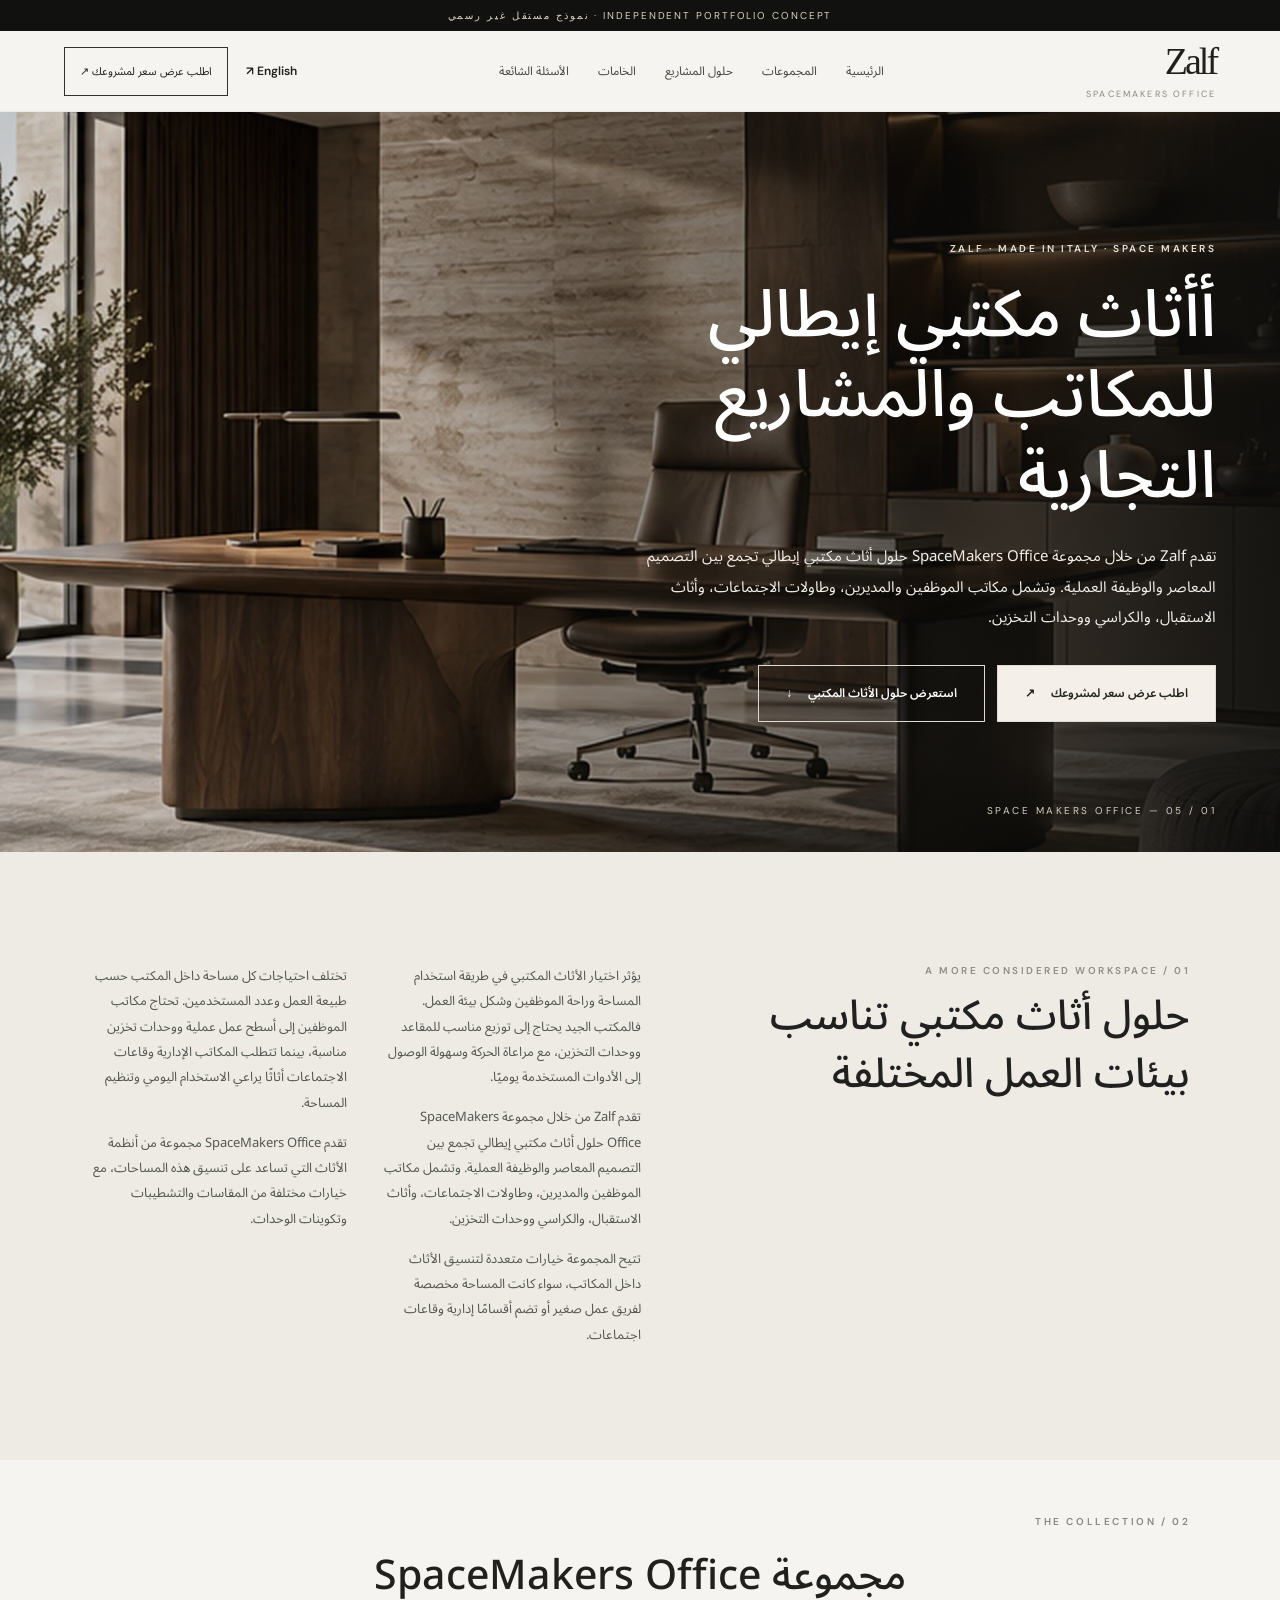
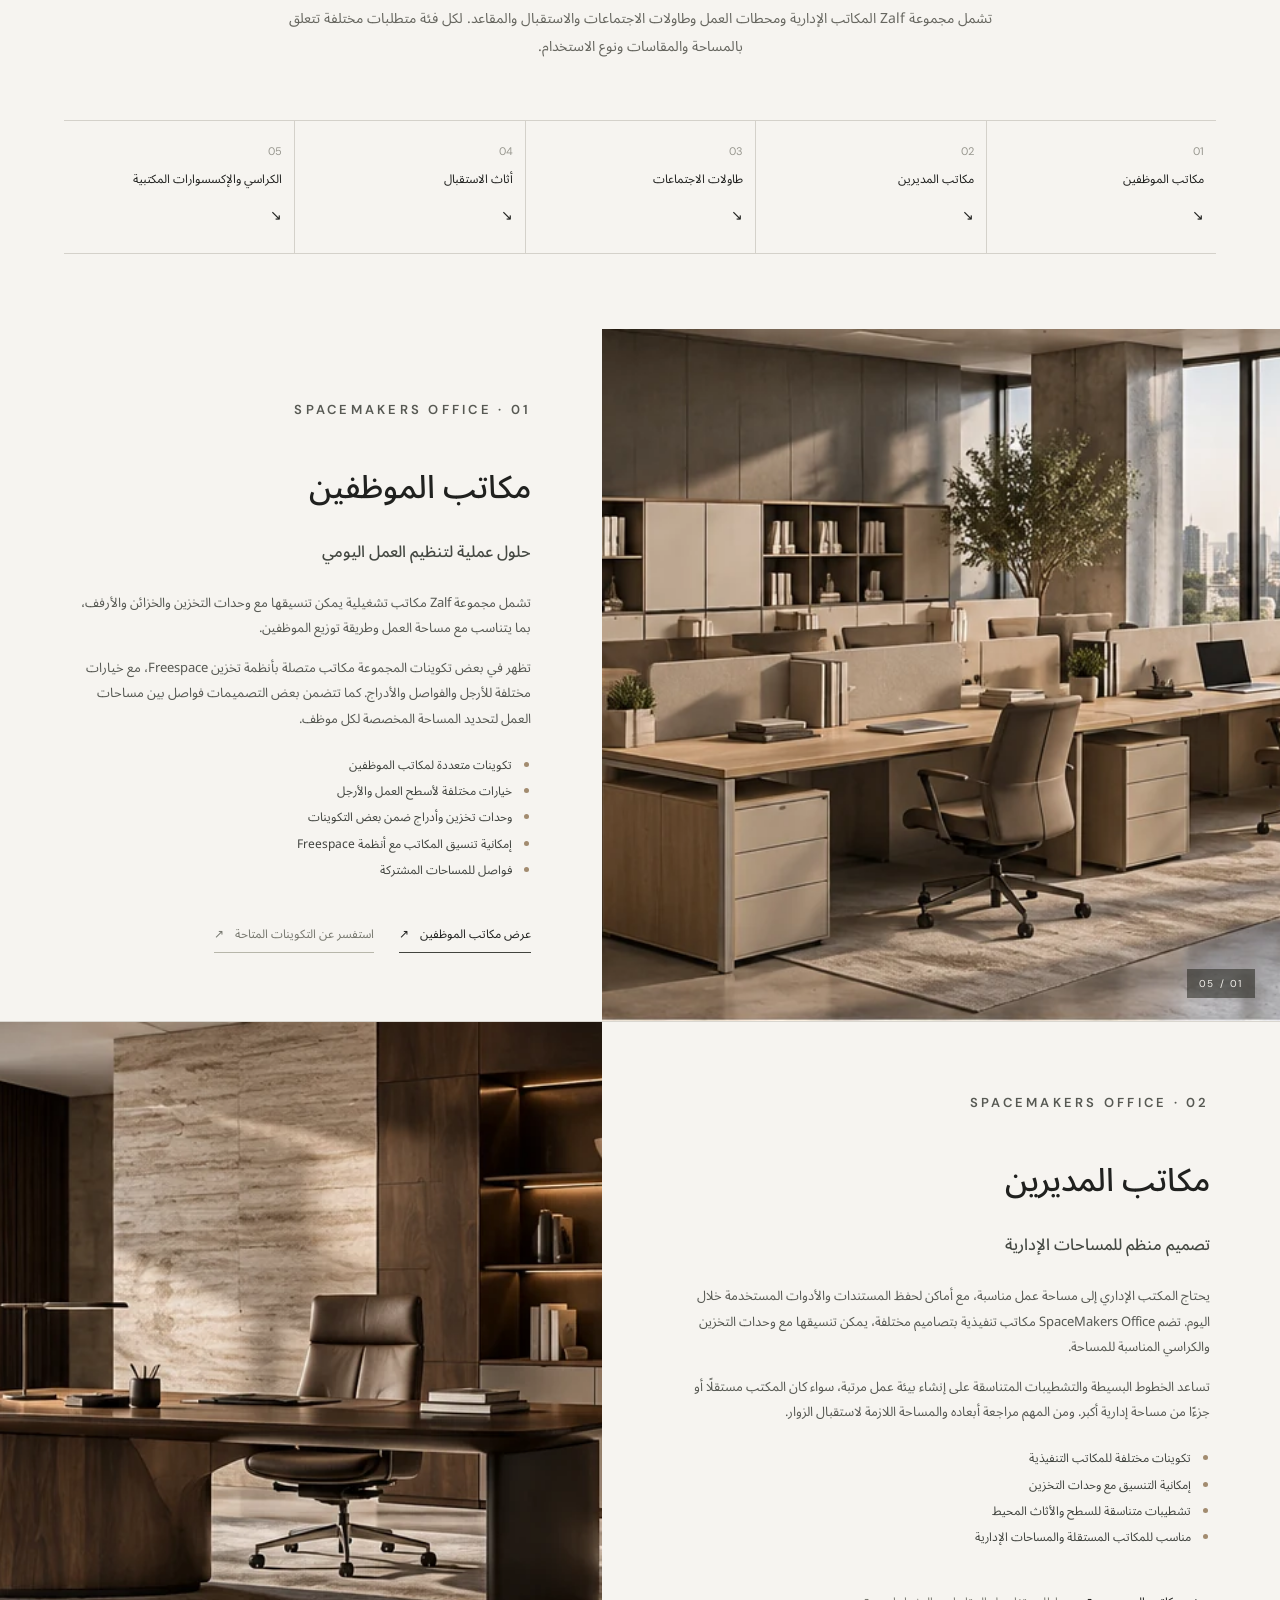
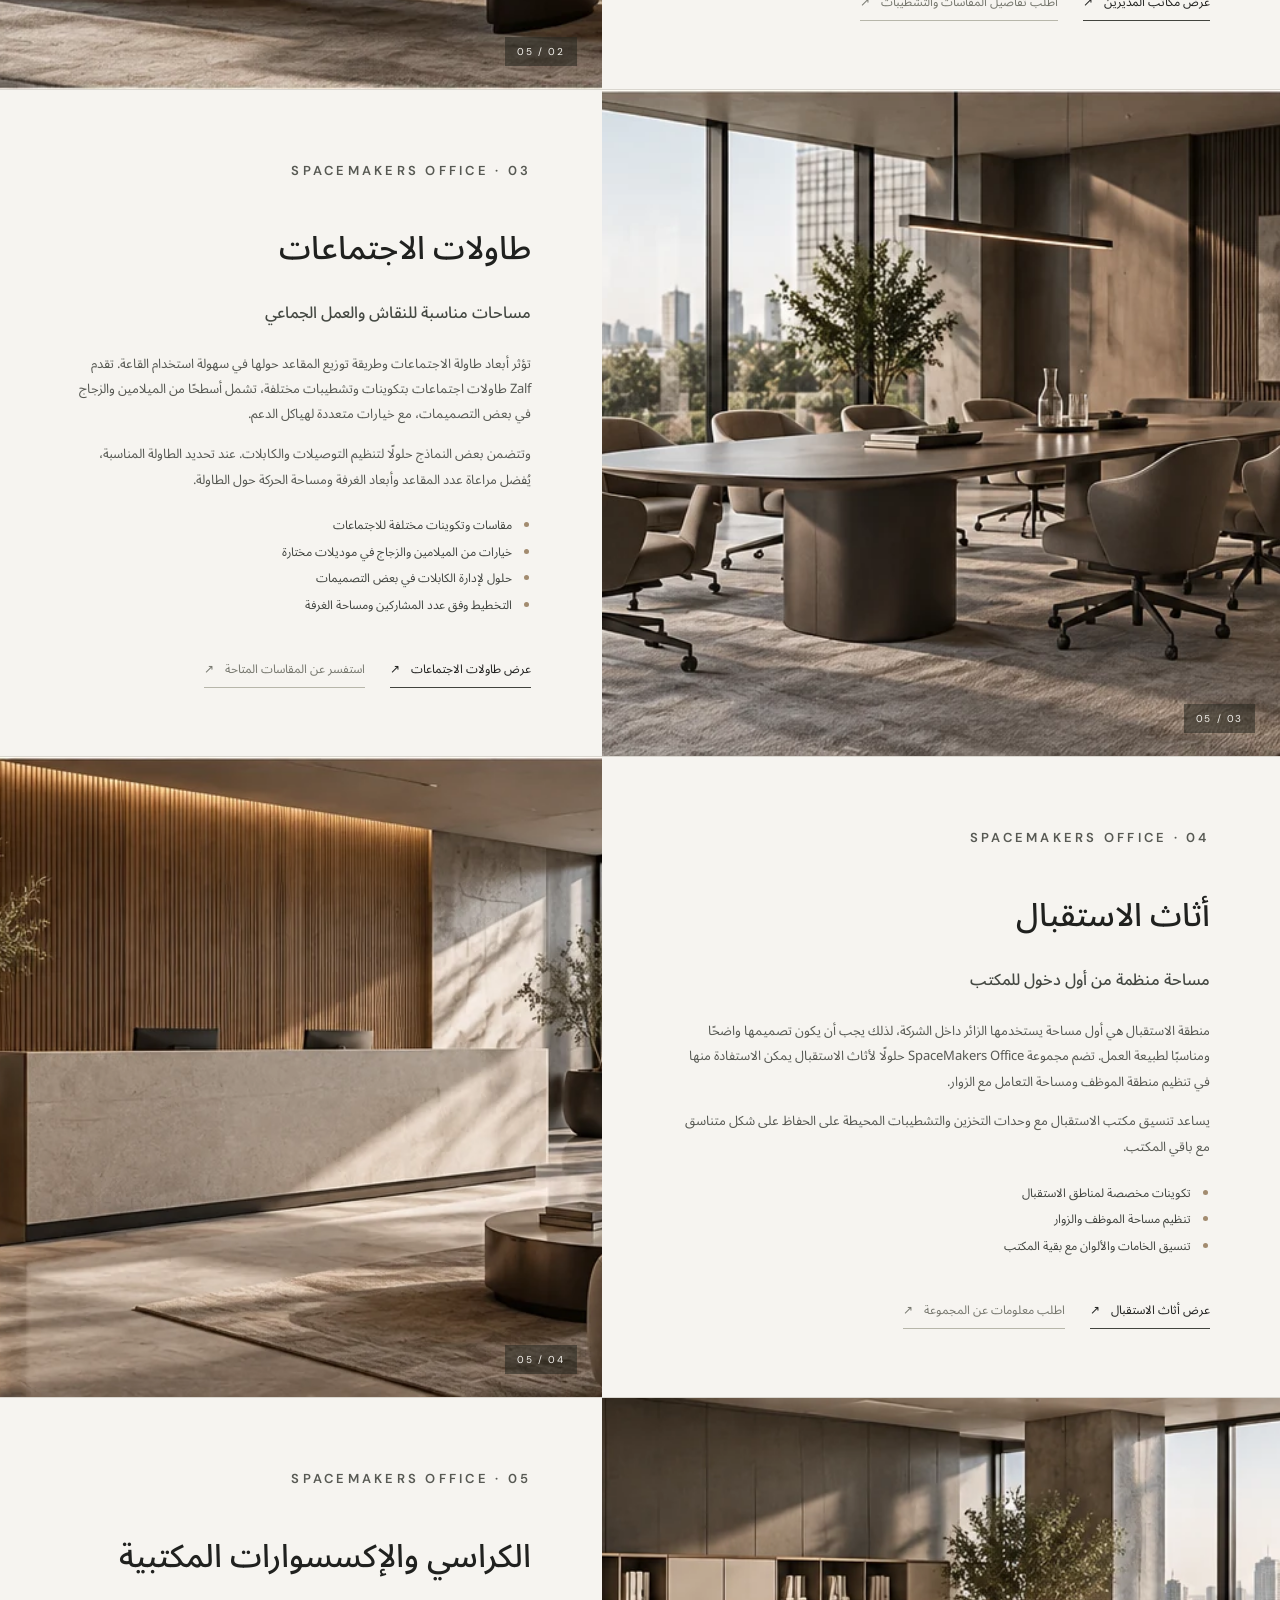
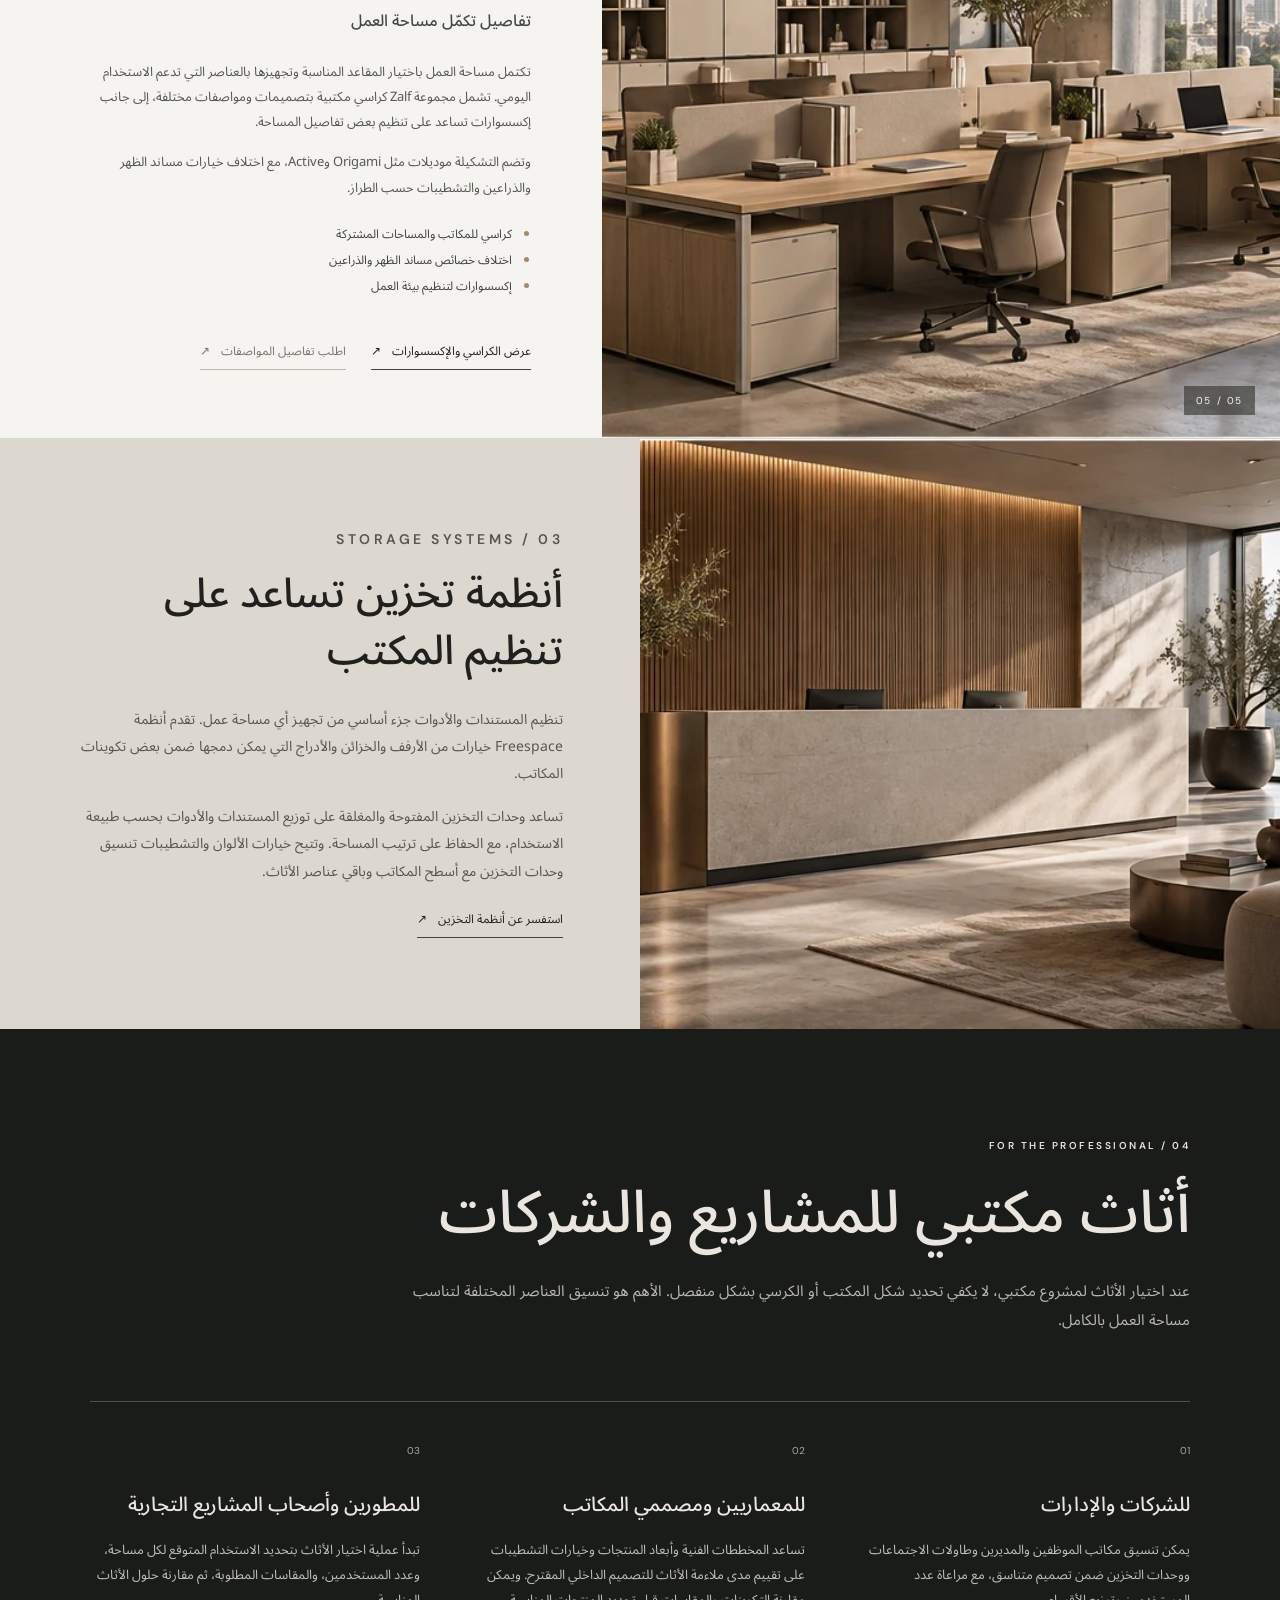
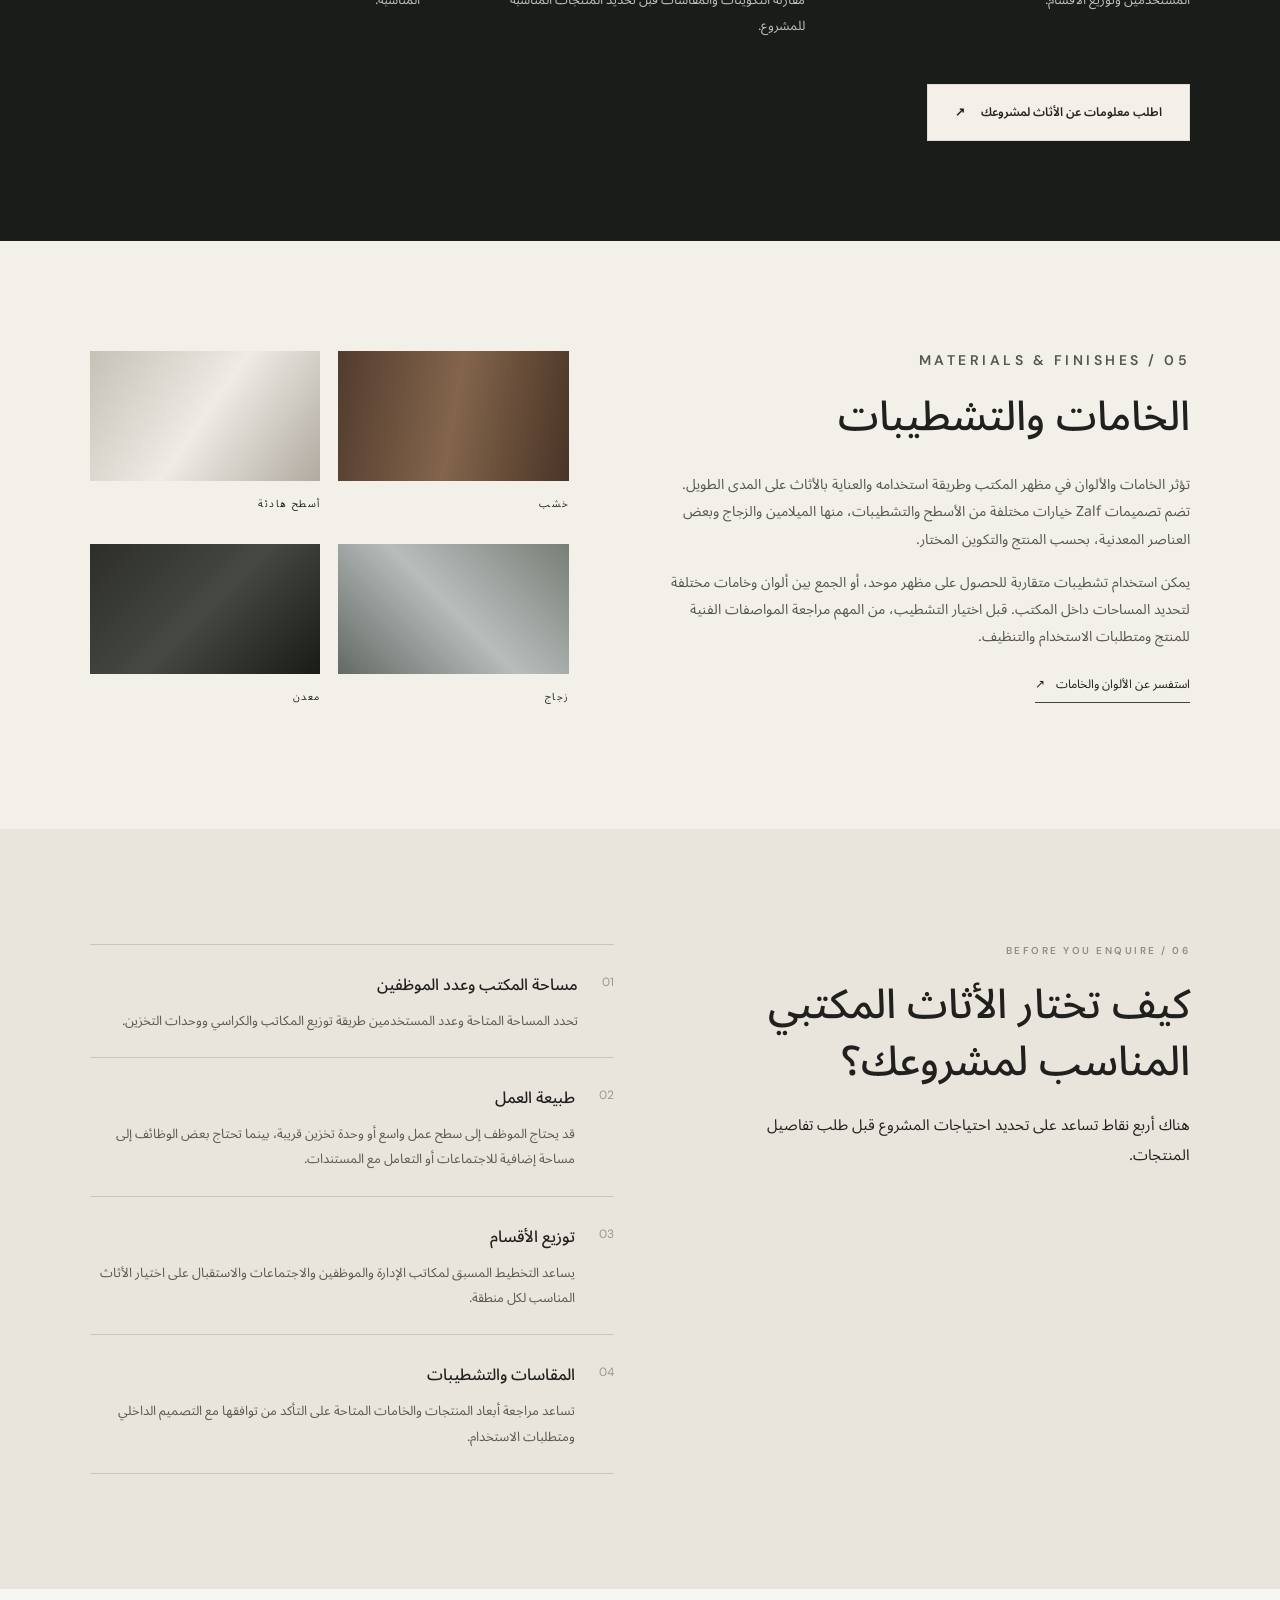
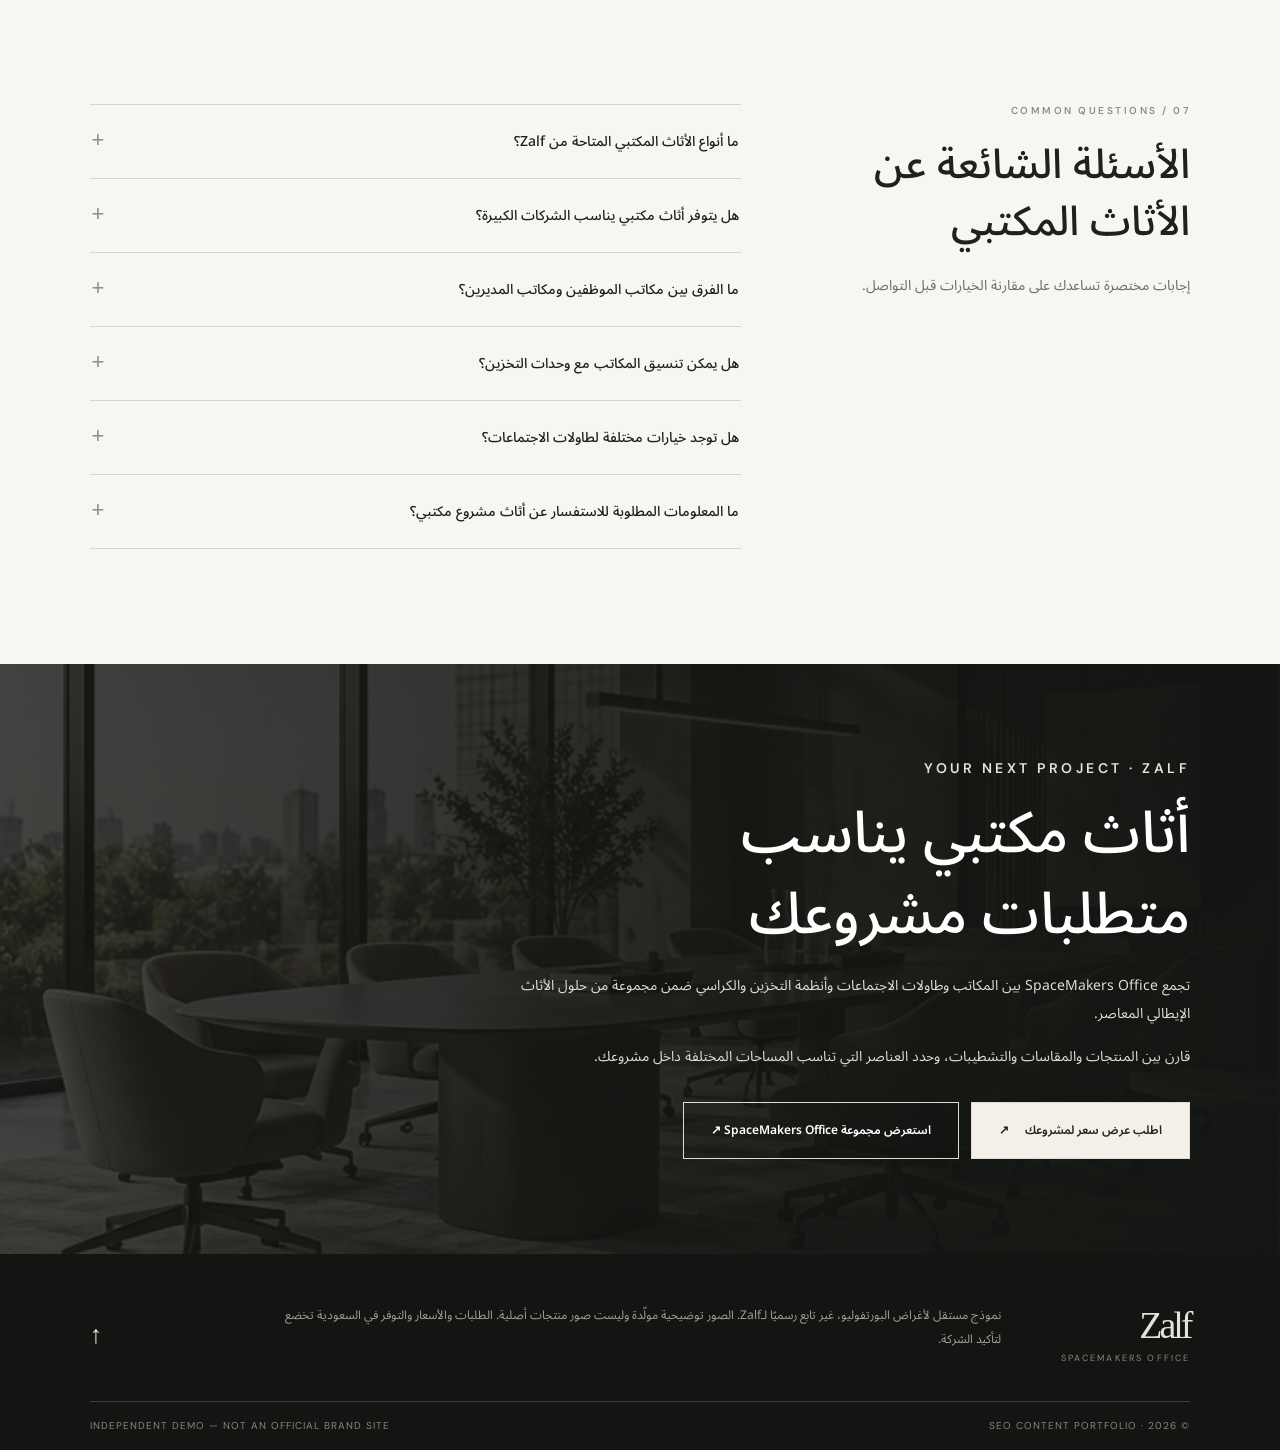
==== commit ba6e3ba7: "Update index.html" ====
--- a/index.html
+++ b/index.html
@@ -7,7 +7,7 @@
 <meta name="theme-color" content="#141614"></head><body>
 <div class="demo-note">INDEPENDENT PORTFOLIO CONCEPT · نموذج مستقل غير رسمي</div>
 <header class="topnav" id="top"><a href="#top" class="wordmark" aria-label="Zalf portfolio demo">Zalf<span>SPACEMAKERS OFFICE</span></a><nav id="navlinks" aria-label="القائمة الرئيسية"><a href="#top">الرئيسية</a><a href="#collections">المجموعات</a><a href="#professionals">حلول المشاريع</a><a href="#materials">الخامات</a><a href="#faq">الأسئلة الشائعة</a></nav><div class="tools"><a href="en/" class="lang-toggle" aria-label="Switch to English">English <span>↗</span></a><a class="nav-quote" href="https://www.zalf.com/en/contacts" target="_blank" rel="noopener noreferrer">اطلب عرض سعر لمشروعك ↗</a><button type="button" class="menu-toggle" aria-label="فتح القائمة" aria-controls="navlinks" aria-expanded="false"><span></span><span></span></button></div></header>
-<main><section class="hero"><div class="hero-photo"></div><div class="hero-gradient"></div><div class="hero-inner"><p class="eyebrow cream">ZALF · MADE IN ITALY · SPACE MAKERS</p><h1>أثاث مكتبي إيطالي للمساحات العصرية</h1><p class="hero-sub">تقدم Zalf من خلال مجموعة SpaceMakers Office حلول أثاث مكتبي إيطالي تجمع بين التصميم المعاصر والوظيفة العملية. وتشمل مكاتب الموظفين والمديرين، وطاولات الاجتماعات، وأثاث الاستقبال، والكراسي ووحدات التخزين.</p><div class="hero-cta"><a class="button light" href="https://www.zalf.com/en/contacts" target="_blank" rel="noopener noreferrer">اطلب عرض سعر لمشروعك <span aria-hidden="true">↗</span></a><a href="#collections" class="button ghost">استعرض حلول الأثاث المكتبي <span aria-hidden="true">↓</span></a></div></div><span class="hero-foot">01 / 05 — SPACE MAKERS OFFICE</span></section>
+<main><section class="hero"><div class="hero-photo"></div><div class="hero-gradient"></div><div class="hero-inner"><p class="eyebrow cream">ZALF · MADE IN ITALY · SPACE MAKERS</p><h1>أأثاث مكتبي إيطالي للمكاتب والمشاريع التجارية</h1><p class="hero-sub">تقدم Zalf من خلال مجموعة SpaceMakers Office حلول أثاث مكتبي إيطالي تجمع بين التصميم المعاصر والوظيفة العملية. وتشمل مكاتب الموظفين والمديرين، وطاولات الاجتماعات، وأثاث الاستقبال، والكراسي ووحدات التخزين.</p><div class="hero-cta"><a class="button light" href="https://www.zalf.com/en/contacts" target="_blank" rel="noopener noreferrer">اطلب عرض سعر لمشروعك <span aria-hidden="true">↗</span></a><a href="#collections" class="button ghost">استعرض حلول الأثاث المكتبي <span aria-hidden="true">↓</span></a></div></div><span class="hero-foot">01 / 05 — SPACE MAKERS OFFICE</span></section>
 <section class="statement" id="solutions"><div class="statement-head"><p class="eyebrow">01 / A MORE CONSIDERED WORKSPACE</p><h2>حلول أثاث مكتبي تناسب بيئات العمل المختلفة</h2></div><div class="statement-body"><p>يؤثر اختيار الأثاث المكتبي في طريقة استخدام المساحة وراحة الموظفين وشكل بيئة العمل. فالمكتب الجيد يحتاج إلى توزيع مناسب للمقاعد ووحدات التخزين، مع مراعاة الحركة وسهولة الوصول إلى الأدوات المستخدمة يوميًا.</p><p>تقدم Zalf من خلال مجموعة SpaceMakers Office حلول أثاث مكتبي إيطالي تجمع بين التصميم المعاصر والوظيفة العملية. وتشمل مكاتب الموظفين والمديرين، وطاولات الاجتماعات، وأثاث الاستقبال، والكراسي ووحدات التخزين.</p><p>تتيح المجموعة خيارات متعددة لتنسيق الأثاث داخل المكاتب، سواء كانت المساحة مخصصة لفريق عمل صغير أو تضم أقسامًا إدارية وقاعات اجتماعات.</p><p>تختلف احتياجات كل مساحة داخل المكتب حسب طبيعة العمل وعدد المستخدمين. تحتاج مكاتب الموظفين إلى أسطح عمل عملية ووحدات تخزين مناسبة، بينما تتطلب المكاتب الإدارية وقاعات الاجتماعات أثاثًا يراعي الاستخدام اليومي وتنظيم المساحة.</p><p>تقدم SpaceMakers Office مجموعة من أنظمة الأثاث التي تساعد على تنسيق هذه المساحات، مع خيارات مختلفة من المقاسات والتشطيبات وتكوينات الوحدات.</p></div></section>
 <section class="collections" id="collections"><div class="section-label">02 / THE COLLECTION</div><div class="section-heading"><h2>مجموعة SpaceMakers Office</h2><p>تشمل مجموعة Zalf المكاتب الإدارية ومحطات العمل وطاولات الاجتماعات والاستقبال والمقاعد. لكل فئة متطلبات مختلفة تتعلق بالمساحة والمقاسات ونوع الاستخدام.</p></div><div class="category-line"><a href="#item-1"><span class="cat-number">01</span><span>مكاتب الموظفين</span><span aria-hidden="true">↘</span></a><a href="#item-2"><span class="cat-number">02</span><span>مكاتب المديرين</span><span aria-hidden="true">↘</span></a><a href="#item-3"><span class="cat-number">03</span><span>طاولات الاجتماعات</span><span aria-hidden="true">↘</span></a><a href="#item-4"><span class="cat-number">04</span><span>أثاث الاستقبال</span><span aria-hidden="true">↘</span></a><a href="#item-5"><span class="cat-number">05</span><span>الكراسي والإكسسوارات المكتبية</span><span aria-hidden="true">↘</span></a></div><div class="products"><article class="product" id="item-1">
             <div class="product-photo"><img loading="eager" decoding="async" src="assets/workstations.webp" alt="تصوير توضيحي لمكاتب مكاتب الموظفين"/><span class="image-tag">01 / 05</span></div>
@@ -37,4 +37,4 @@
 <section class="faq" id="faq"><div class="faq-left"><p class="eyebrow">07 / COMMON QUESTIONS</p><h2>الأسئلة الشائعة عن الأثاث المكتبي</h2><p>إجابات مختصرة تساعدك على مقارنة الخيارات قبل التواصل.</p></div><div class="faq-right"><details><summary>ما أنواع الأثاث المكتبي المتاحة من Zalf؟<span class="plus" aria-hidden="true">+</span></summary><p>تشمل مجموعة SpaceMakers Office مكاتب الموظفين والمديرين، وطاولات الاجتماعات، وأثاث الاستقبال، والكراسي والإكسسوارات.</p></details><details><summary>هل يتوفر أثاث مكتبي يناسب الشركات الكبيرة؟<span class="plus" aria-hidden="true">+</span></summary><p>تضم المجموعة تكوينات متنوعة يمكن دراستها وفق مساحة المشروع وعدد المستخدمين. ويعتمد الاختيار على المقاسات والتوزيع المطلوب لكل منطقة.</p></details><details><summary>ما الفرق بين مكاتب الموظفين ومكاتب المديرين؟<span class="plus" aria-hidden="true">+</span></summary><p>تُصمم مكاتب الموظفين عادةً لتناسب العمل اليومي وتوزيع عدة محطات عمل، بينما تختلف مكاتب المديرين في التكوين والأبعاد ووحدات التخزين وطريقة استقبال الزوار.</p></details><details><summary>هل يمكن تنسيق المكاتب مع وحدات التخزين؟<span class="plus" aria-hidden="true">+</span></summary><p>نعم، تظهر في بعض تصميمات Zalf مكاتب مدمجة مع أنظمة التخزين مثل Freespace، مع اختلاف التكوينات المتاحة بحسب المنتج.</p></details><details><summary>هل توجد خيارات مختلفة لطاولات الاجتماعات؟<span class="plus" aria-hidden="true">+</span></summary><p>تقدم Zalf طاولات اجتماعات بتصاميم وتشطيبات مختلفة. وتُحدد ملاءمة الطاولة بحسب أبعاد الغرفة وعدد المقاعد المطلوبة.</p></details><details><summary>ما المعلومات المطلوبة للاستفسار عن أثاث مشروع مكتبي؟<span class="plus" aria-hidden="true">+</span></summary><p>من المفيد تحديد نوع المشروع ومساحة المكتب وعدد المستخدمين والمنتجات المطلوبة، إلى جانب أي مخططات أو متطلبات خاصة بالتشطيبات.</p></details></div></section>
 <section class="last-call"><div class="last-shade"></div><div class="last-inner"><p class="eyebrow cream">YOUR NEXT PROJECT · ZALF</p><h2>أثاث مكتبي يناسب متطلبات مشروعك</h2><p>تجمع SpaceMakers Office بين المكاتب وطاولات الاجتماعات وأنظمة التخزين والكراسي ضمن مجموعة من حلول الأثاث الإيطالي المعاصر.</p><p>قارن بين المنتجات والمقاسات والتشطيبات، وحدد العناصر التي تناسب المساحات المختلفة داخل مشروعك.</p><div class="hero-cta"><a class="button light" href="https://www.zalf.com/en/contacts" target="_blank" rel="noopener noreferrer">اطلب عرض سعر لمشروعك <span aria-hidden="true">↗</span></a><a class="button ghost" href="https://www.zalf.com/en/types/office-solution" target="_blank" rel="noopener noreferrer">استعرض مجموعة SpaceMakers Office ↗</a></div></div></section></main>
 <footer><div class="footer-row"><a href="#top" class="wordmark">Zalf<span>SPACEMAKERS OFFICE</span></a><p>نموذج مستقل لأغراض البورتفوليو، غير تابع رسميًا لـZalf. الصور توضيحية مولّدة وليست صور منتجات أصلية. الطلبات والأسعار والتوفر في السعودية تخضع لتأكيد الشركة.</p><a href="#top" class="back-top" aria-label="العودة للأعلى">↑</a></div><div class="footer-bottom"><span>© 2026 · SEO CONTENT PORTFOLIO</span><span>INDEPENDENT DEMO — NOT AN OFFICIAL BRAND SITE</span></div></footer>
-<script src="assets/site.js" defer></script></body></html>+<script src="assets/site.js" defer></script></body></html>
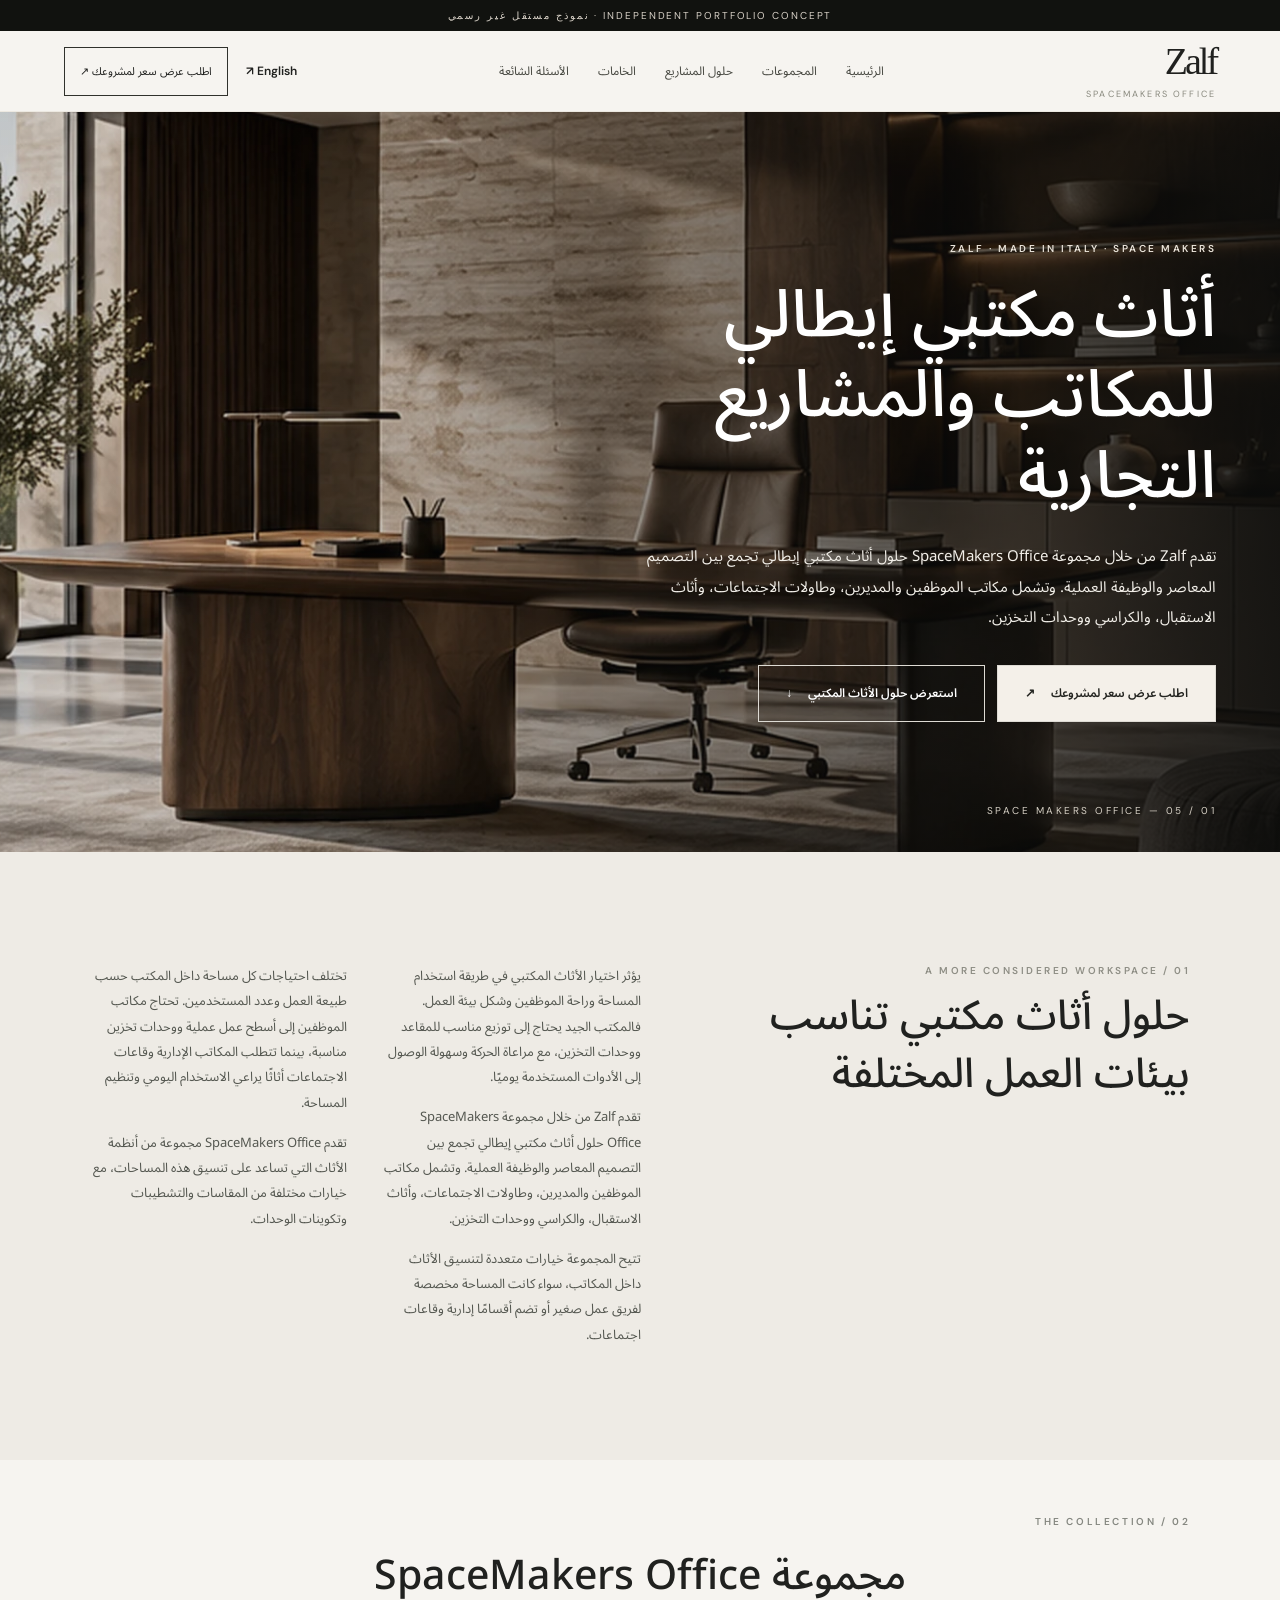
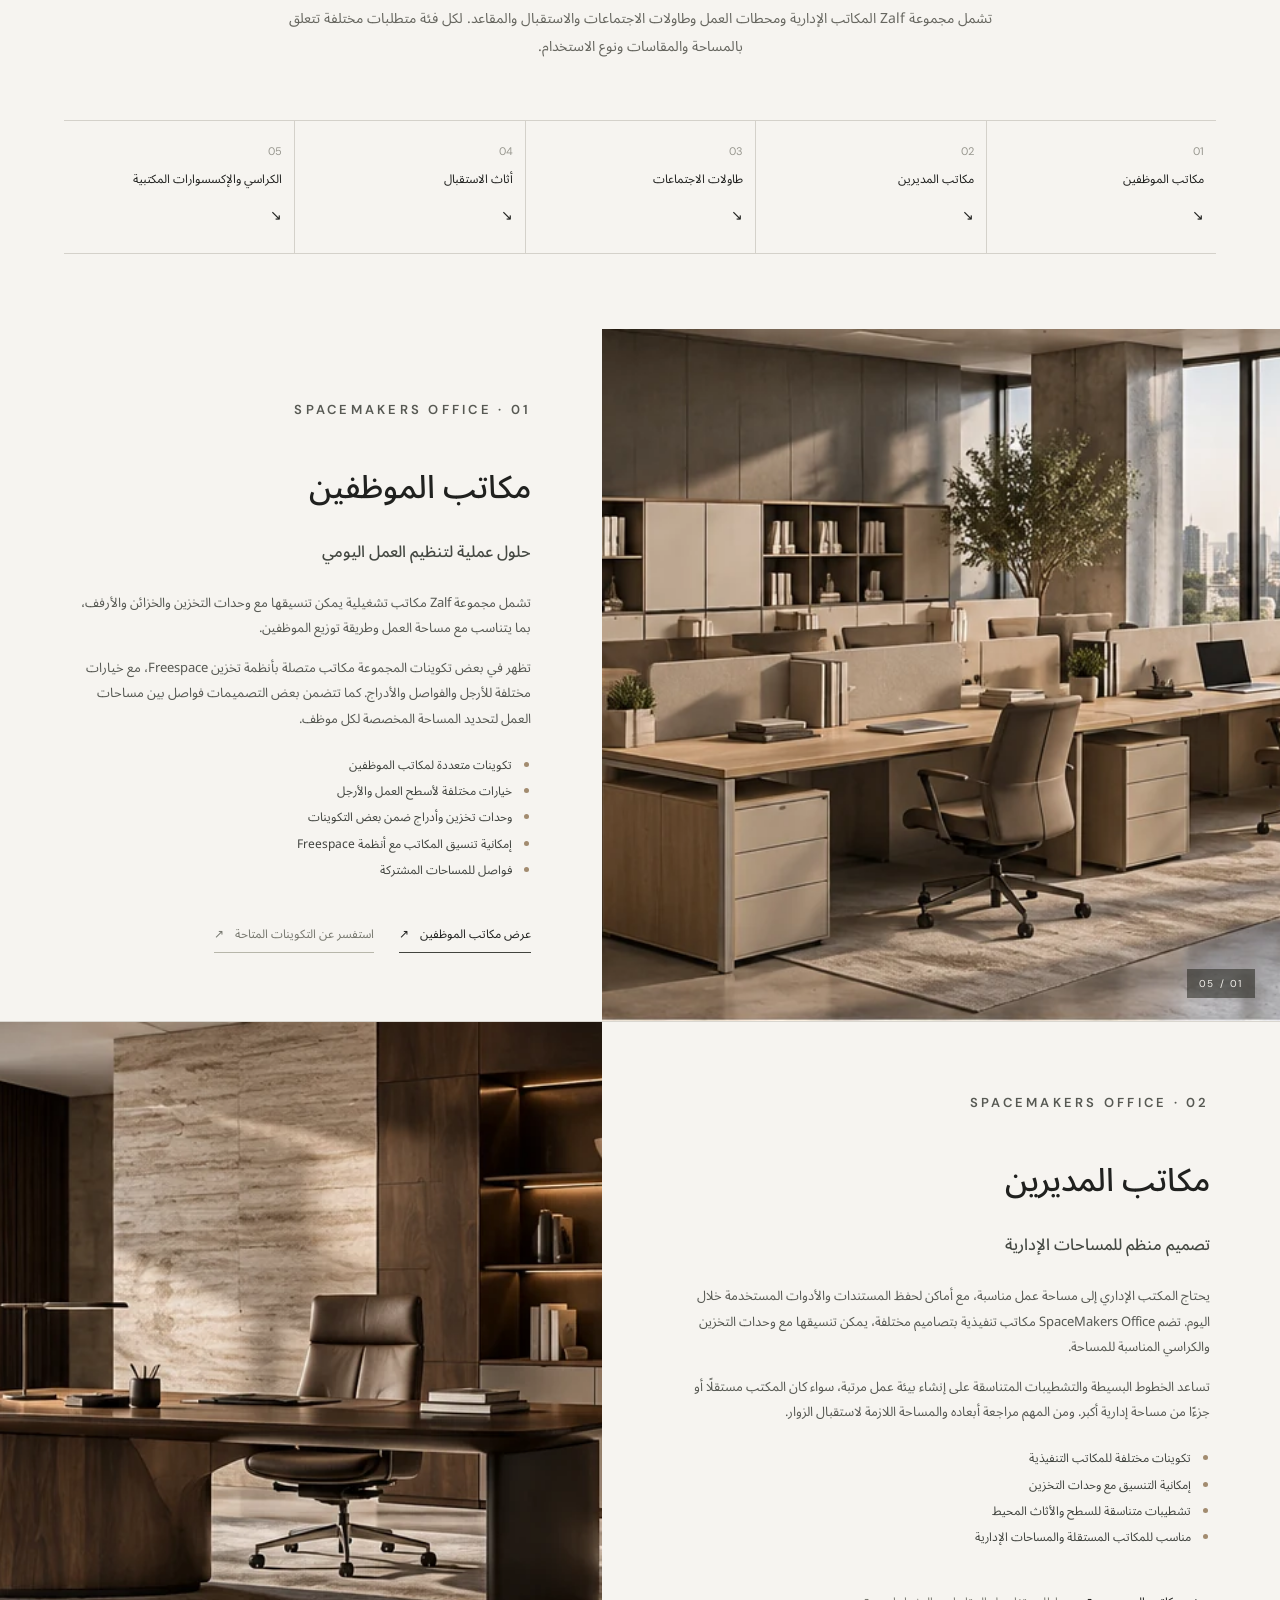
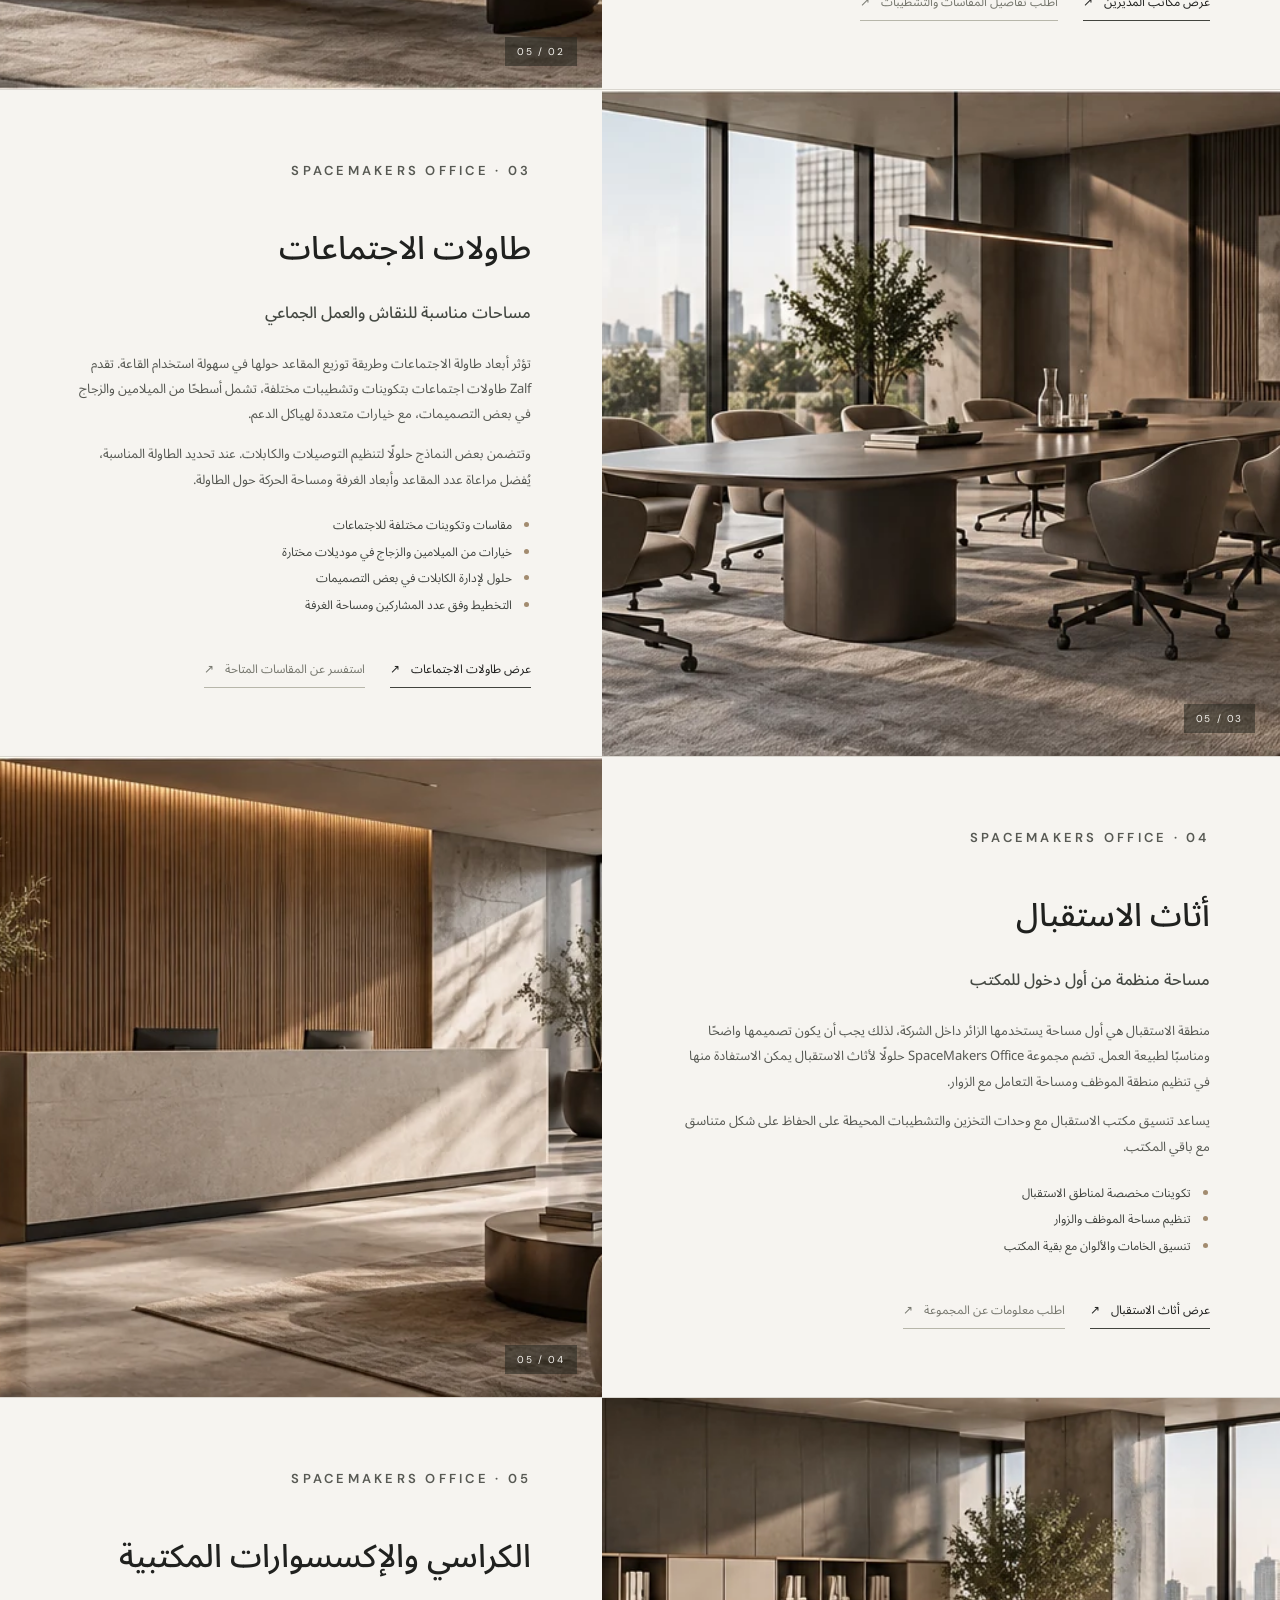
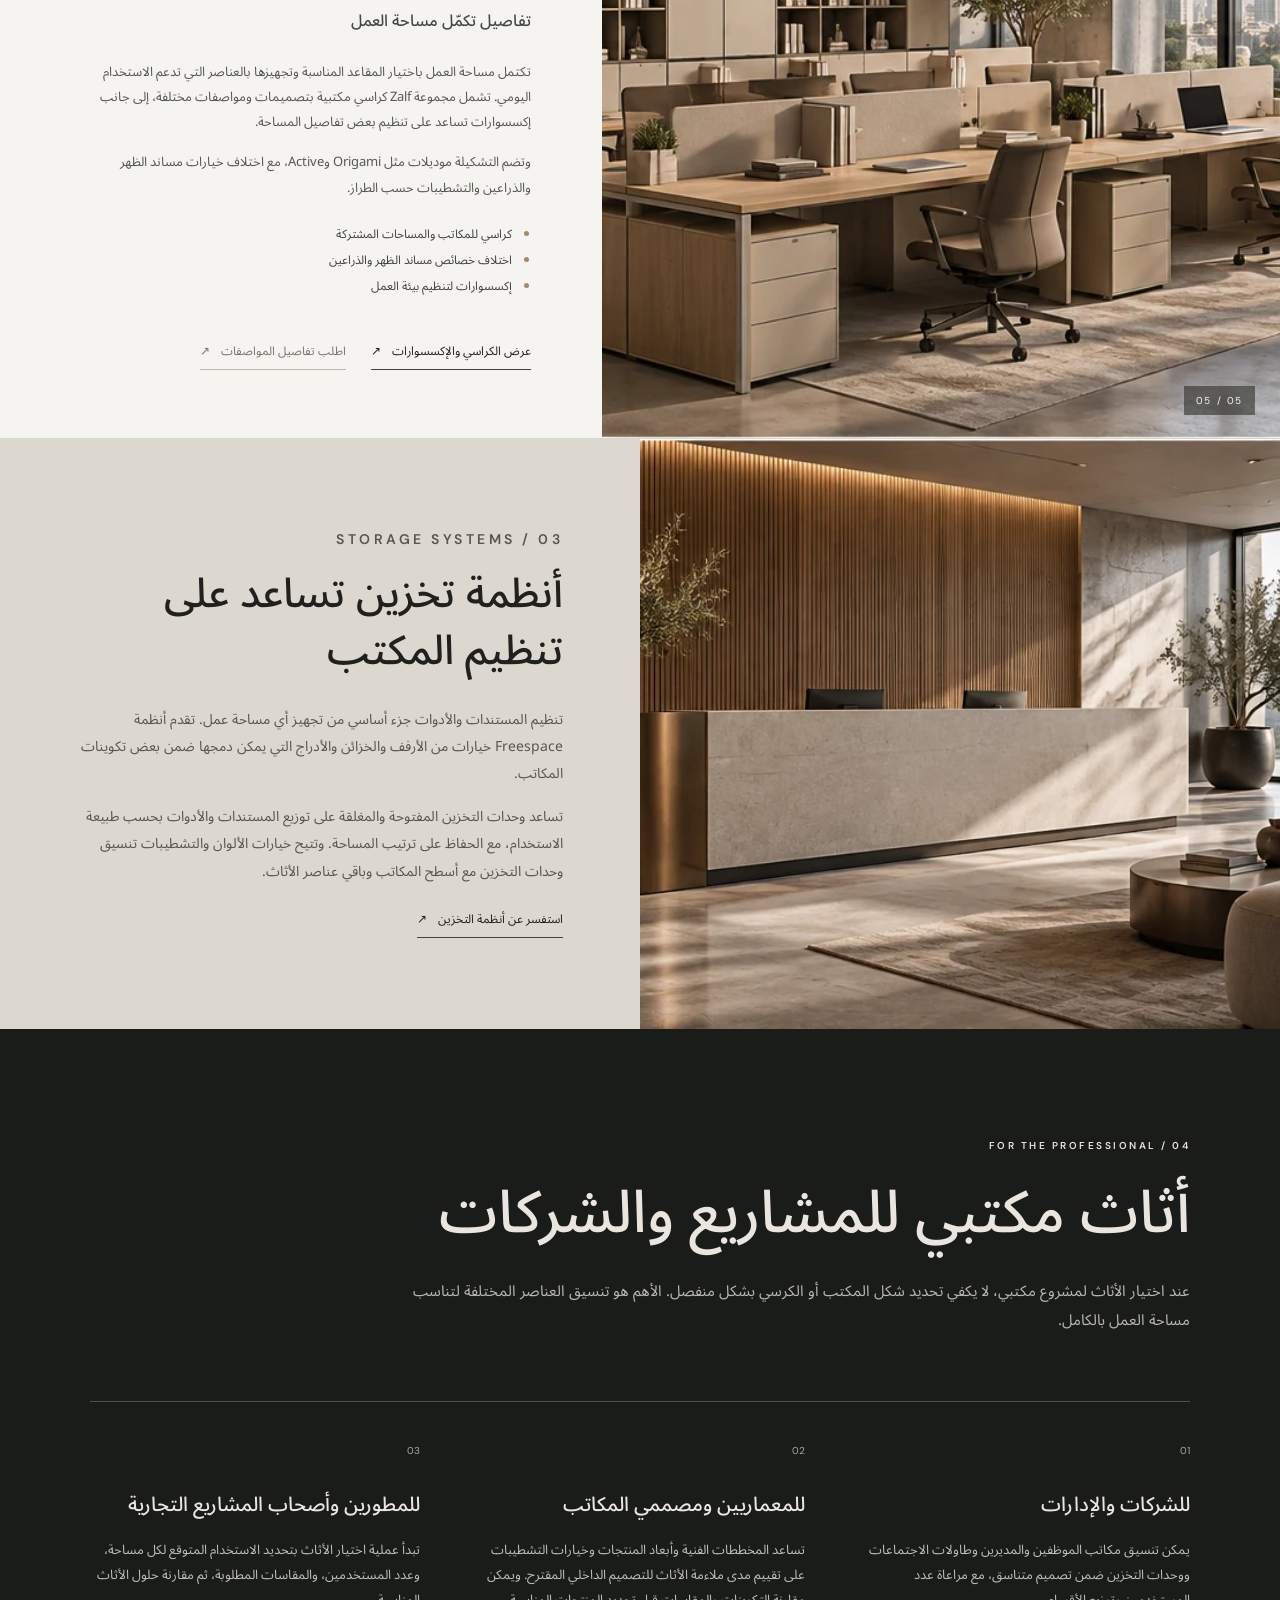
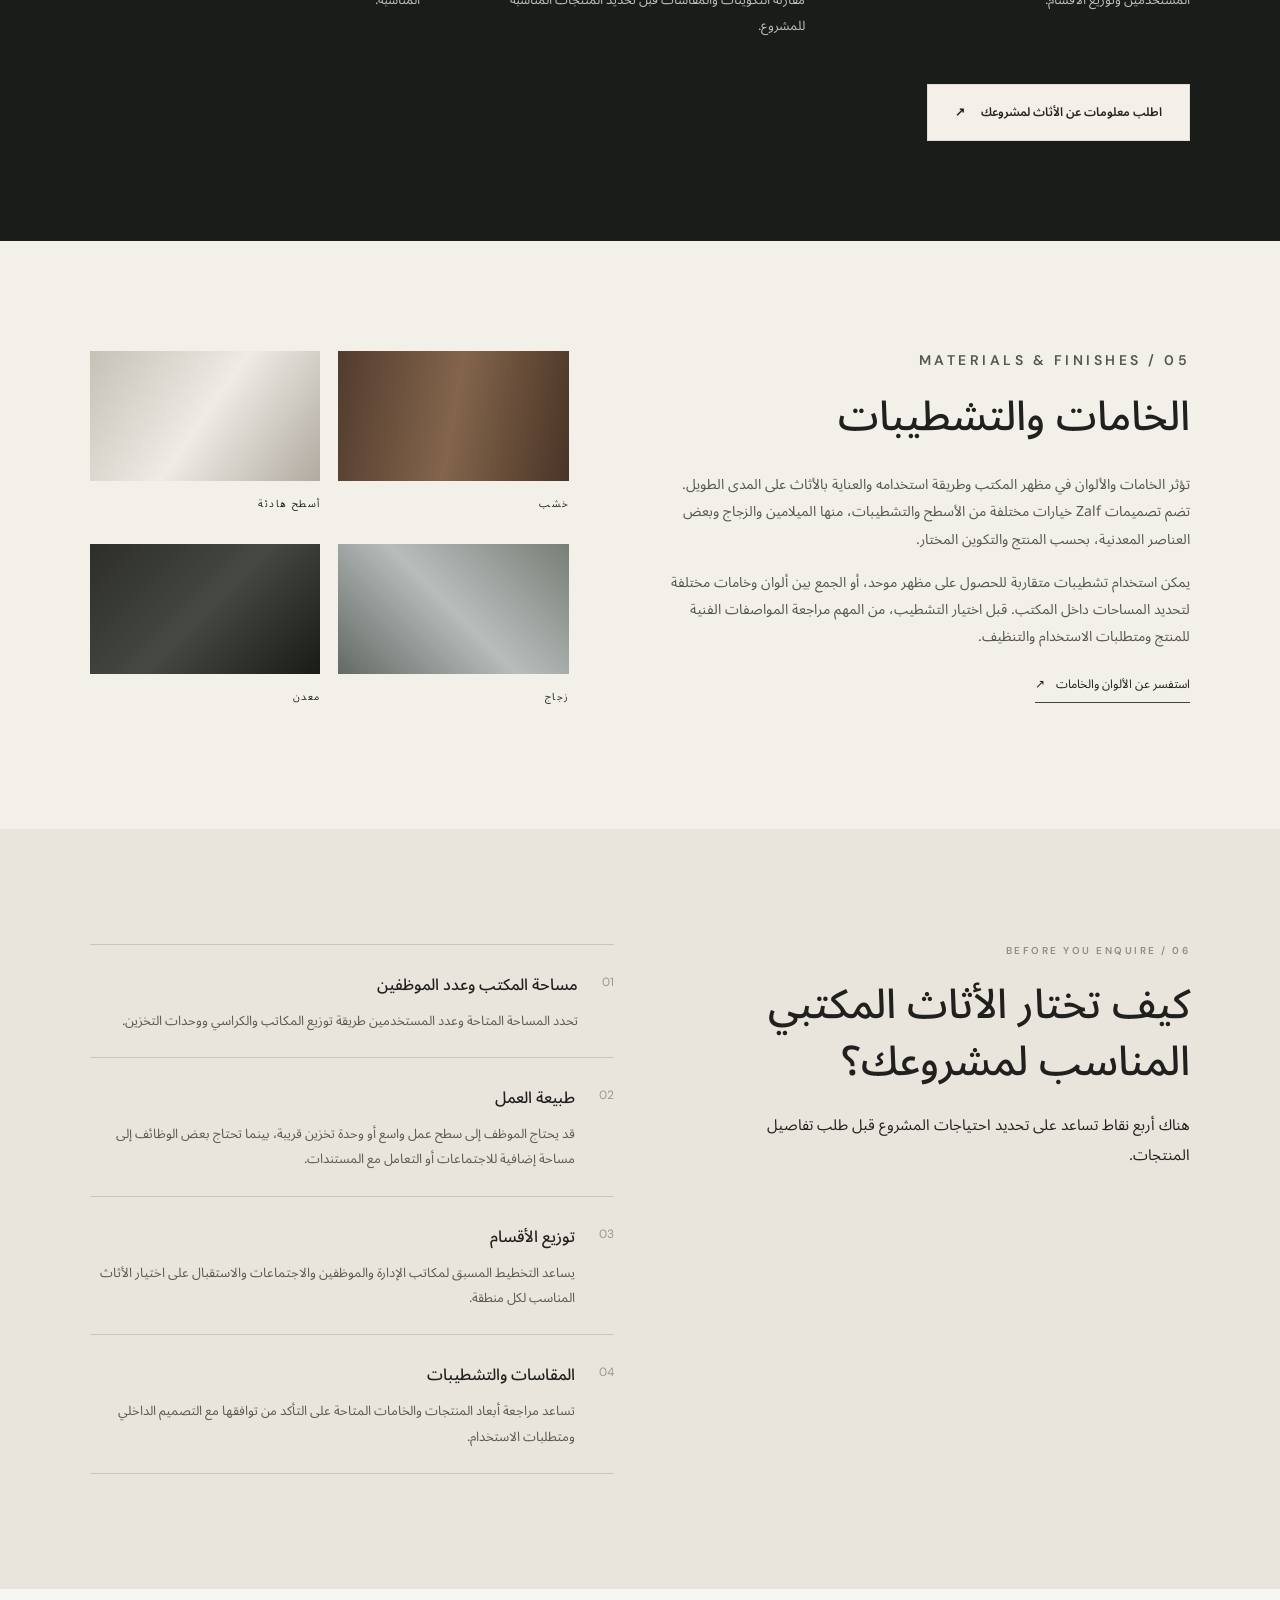
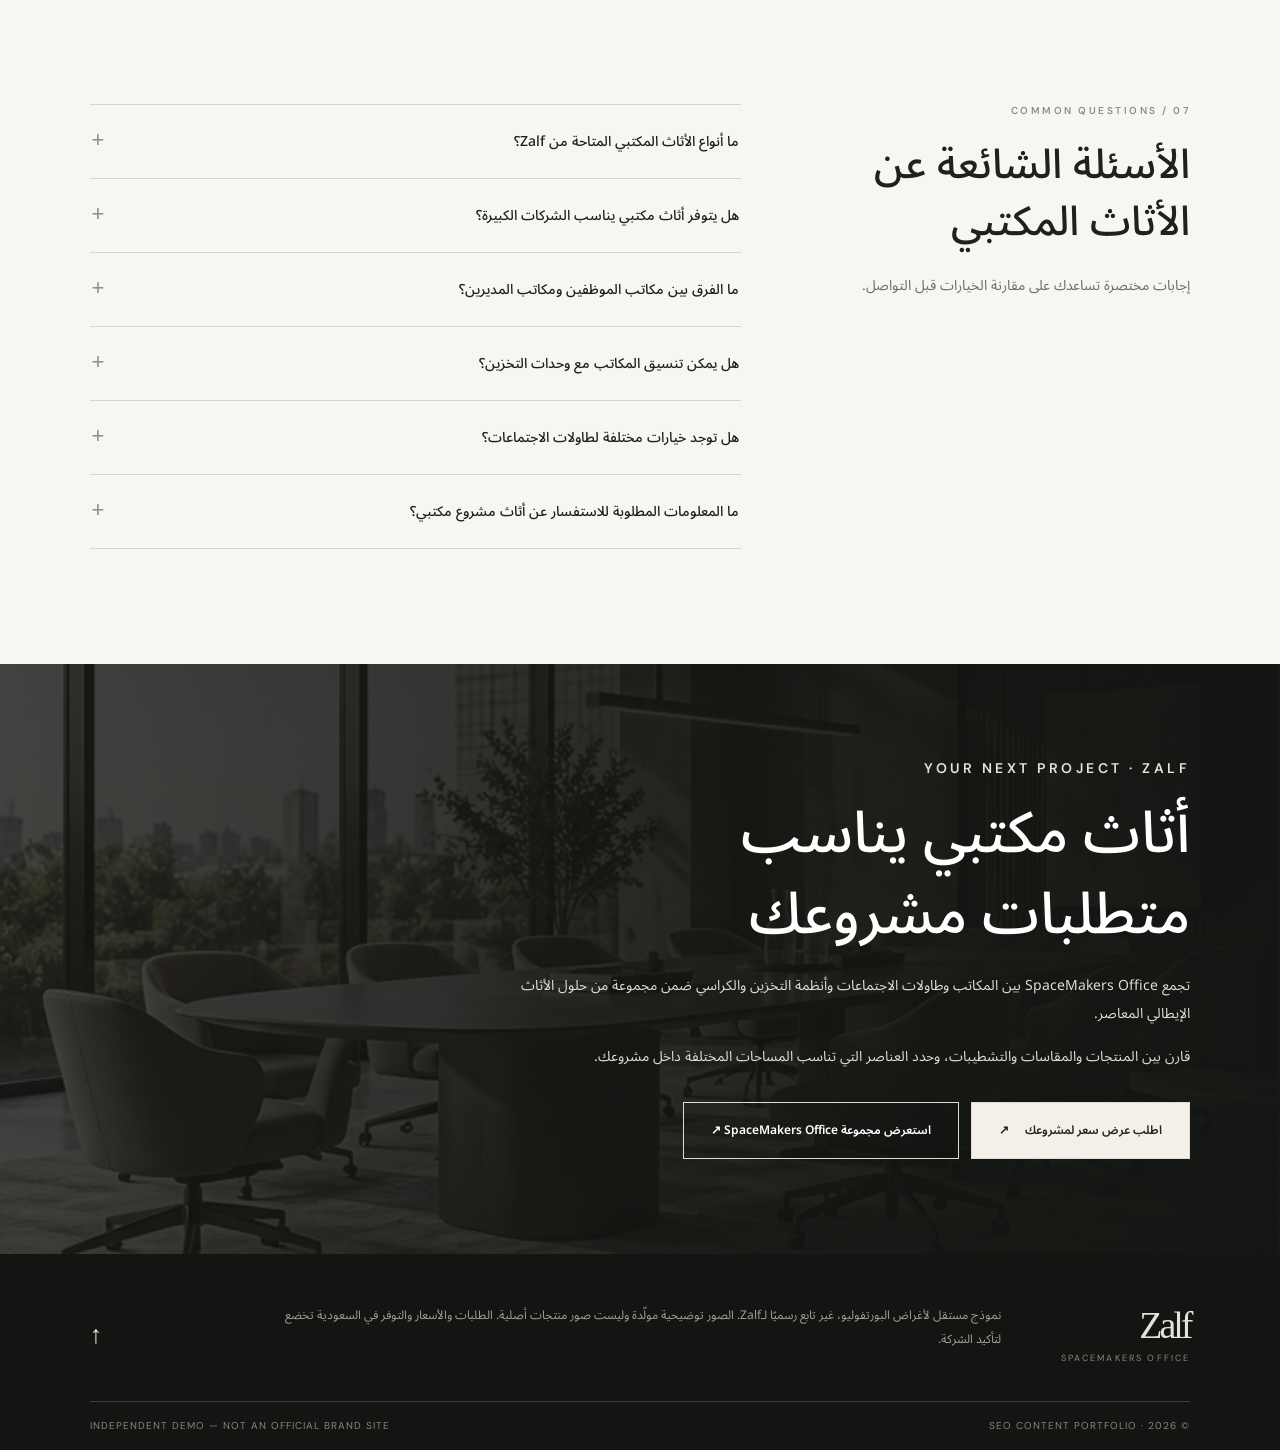
==== commit ad86e28e: "Update index.html" ====
--- a/index.html
+++ b/index.html
@@ -7,7 +7,7 @@
 <meta name="theme-color" content="#141614"></head><body>
 <div class="demo-note">INDEPENDENT PORTFOLIO CONCEPT · نموذج مستقل غير رسمي</div>
 <header class="topnav" id="top"><a href="#top" class="wordmark" aria-label="Zalf portfolio demo">Zalf<span>SPACEMAKERS OFFICE</span></a><nav id="navlinks" aria-label="القائمة الرئيسية"><a href="#top">الرئيسية</a><a href="#collections">المجموعات</a><a href="#professionals">حلول المشاريع</a><a href="#materials">الخامات</a><a href="#faq">الأسئلة الشائعة</a></nav><div class="tools"><a href="en/" class="lang-toggle" aria-label="Switch to English">English <span>↗</span></a><a class="nav-quote" href="https://www.zalf.com/en/contacts" target="_blank" rel="noopener noreferrer">اطلب عرض سعر لمشروعك ↗</a><button type="button" class="menu-toggle" aria-label="فتح القائمة" aria-controls="navlinks" aria-expanded="false"><span></span><span></span></button></div></header>
-<main><section class="hero"><div class="hero-photo"></div><div class="hero-gradient"></div><div class="hero-inner"><p class="eyebrow cream">ZALF · MADE IN ITALY · SPACE MAKERS</p><h1>أأثاث مكتبي إيطالي للمكاتب والمشاريع التجارية</h1><p class="hero-sub">تقدم Zalf من خلال مجموعة SpaceMakers Office حلول أثاث مكتبي إيطالي تجمع بين التصميم المعاصر والوظيفة العملية. وتشمل مكاتب الموظفين والمديرين، وطاولات الاجتماعات، وأثاث الاستقبال، والكراسي ووحدات التخزين.</p><div class="hero-cta"><a class="button light" href="https://www.zalf.com/en/contacts" target="_blank" rel="noopener noreferrer">اطلب عرض سعر لمشروعك <span aria-hidden="true">↗</span></a><a href="#collections" class="button ghost">استعرض حلول الأثاث المكتبي <span aria-hidden="true">↓</span></a></div></div><span class="hero-foot">01 / 05 — SPACE MAKERS OFFICE</span></section>
+<main><section class="hero"><div class="hero-photo"></div><div class="hero-gradient"></div><div class="hero-inner"><p class="eyebrow cream">ZALF · MADE IN ITALY · SPACE MAKERS</p><h1>أثاث مكتبي إيطالي للمكاتب والمشاريع التجارية</h1><p class="hero-sub">تقدم Zalf من خلال مجموعة SpaceMakers Office حلول أثاث مكتبي إيطالي تجمع بين التصميم المعاصر والوظيفة العملية. وتشمل مكاتب الموظفين والمديرين، وطاولات الاجتماعات، وأثاث الاستقبال، والكراسي ووحدات التخزين.</p><div class="hero-cta"><a class="button light" href="https://www.zalf.com/en/contacts" target="_blank" rel="noopener noreferrer">اطلب عرض سعر لمشروعك <span aria-hidden="true">↗</span></a><a href="#collections" class="button ghost">استعرض حلول الأثاث المكتبي <span aria-hidden="true">↓</span></a></div></div><span class="hero-foot">01 / 05 — SPACE MAKERS OFFICE</span></section>
 <section class="statement" id="solutions"><div class="statement-head"><p class="eyebrow">01 / A MORE CONSIDERED WORKSPACE</p><h2>حلول أثاث مكتبي تناسب بيئات العمل المختلفة</h2></div><div class="statement-body"><p>يؤثر اختيار الأثاث المكتبي في طريقة استخدام المساحة وراحة الموظفين وشكل بيئة العمل. فالمكتب الجيد يحتاج إلى توزيع مناسب للمقاعد ووحدات التخزين، مع مراعاة الحركة وسهولة الوصول إلى الأدوات المستخدمة يوميًا.</p><p>تقدم Zalf من خلال مجموعة SpaceMakers Office حلول أثاث مكتبي إيطالي تجمع بين التصميم المعاصر والوظيفة العملية. وتشمل مكاتب الموظفين والمديرين، وطاولات الاجتماعات، وأثاث الاستقبال، والكراسي ووحدات التخزين.</p><p>تتيح المجموعة خيارات متعددة لتنسيق الأثاث داخل المكاتب، سواء كانت المساحة مخصصة لفريق عمل صغير أو تضم أقسامًا إدارية وقاعات اجتماعات.</p><p>تختلف احتياجات كل مساحة داخل المكتب حسب طبيعة العمل وعدد المستخدمين. تحتاج مكاتب الموظفين إلى أسطح عمل عملية ووحدات تخزين مناسبة، بينما تتطلب المكاتب الإدارية وقاعات الاجتماعات أثاثًا يراعي الاستخدام اليومي وتنظيم المساحة.</p><p>تقدم SpaceMakers Office مجموعة من أنظمة الأثاث التي تساعد على تنسيق هذه المساحات، مع خيارات مختلفة من المقاسات والتشطيبات وتكوينات الوحدات.</p></div></section>
 <section class="collections" id="collections"><div class="section-label">02 / THE COLLECTION</div><div class="section-heading"><h2>مجموعة SpaceMakers Office</h2><p>تشمل مجموعة Zalf المكاتب الإدارية ومحطات العمل وطاولات الاجتماعات والاستقبال والمقاعد. لكل فئة متطلبات مختلفة تتعلق بالمساحة والمقاسات ونوع الاستخدام.</p></div><div class="category-line"><a href="#item-1"><span class="cat-number">01</span><span>مكاتب الموظفين</span><span aria-hidden="true">↘</span></a><a href="#item-2"><span class="cat-number">02</span><span>مكاتب المديرين</span><span aria-hidden="true">↘</span></a><a href="#item-3"><span class="cat-number">03</span><span>طاولات الاجتماعات</span><span aria-hidden="true">↘</span></a><a href="#item-4"><span class="cat-number">04</span><span>أثاث الاستقبال</span><span aria-hidden="true">↘</span></a><a href="#item-5"><span class="cat-number">05</span><span>الكراسي والإكسسوارات المكتبية</span><span aria-hidden="true">↘</span></a></div><div class="products"><article class="product" id="item-1">
             <div class="product-photo"><img loading="eager" decoding="async" src="assets/workstations.webp" alt="تصوير توضيحي لمكاتب مكاتب الموظفين"/><span class="image-tag">01 / 05</span></div>
